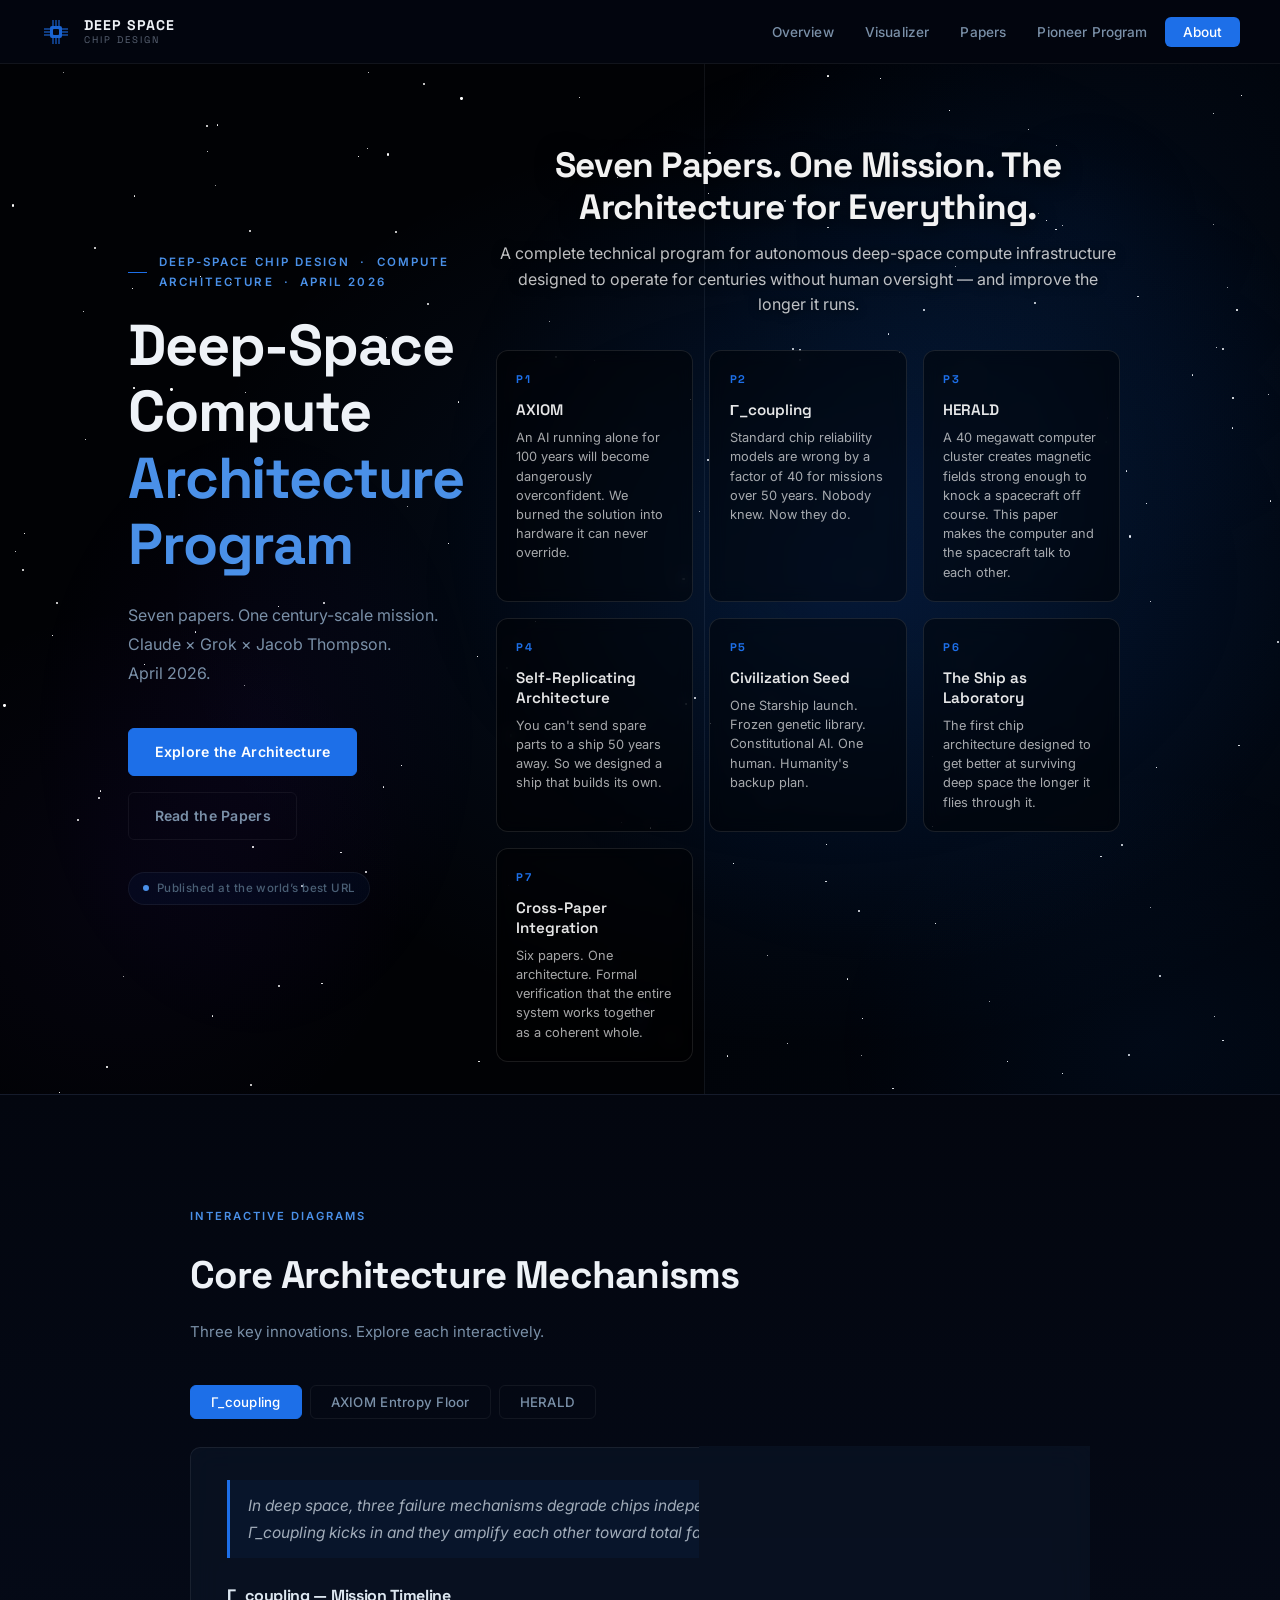
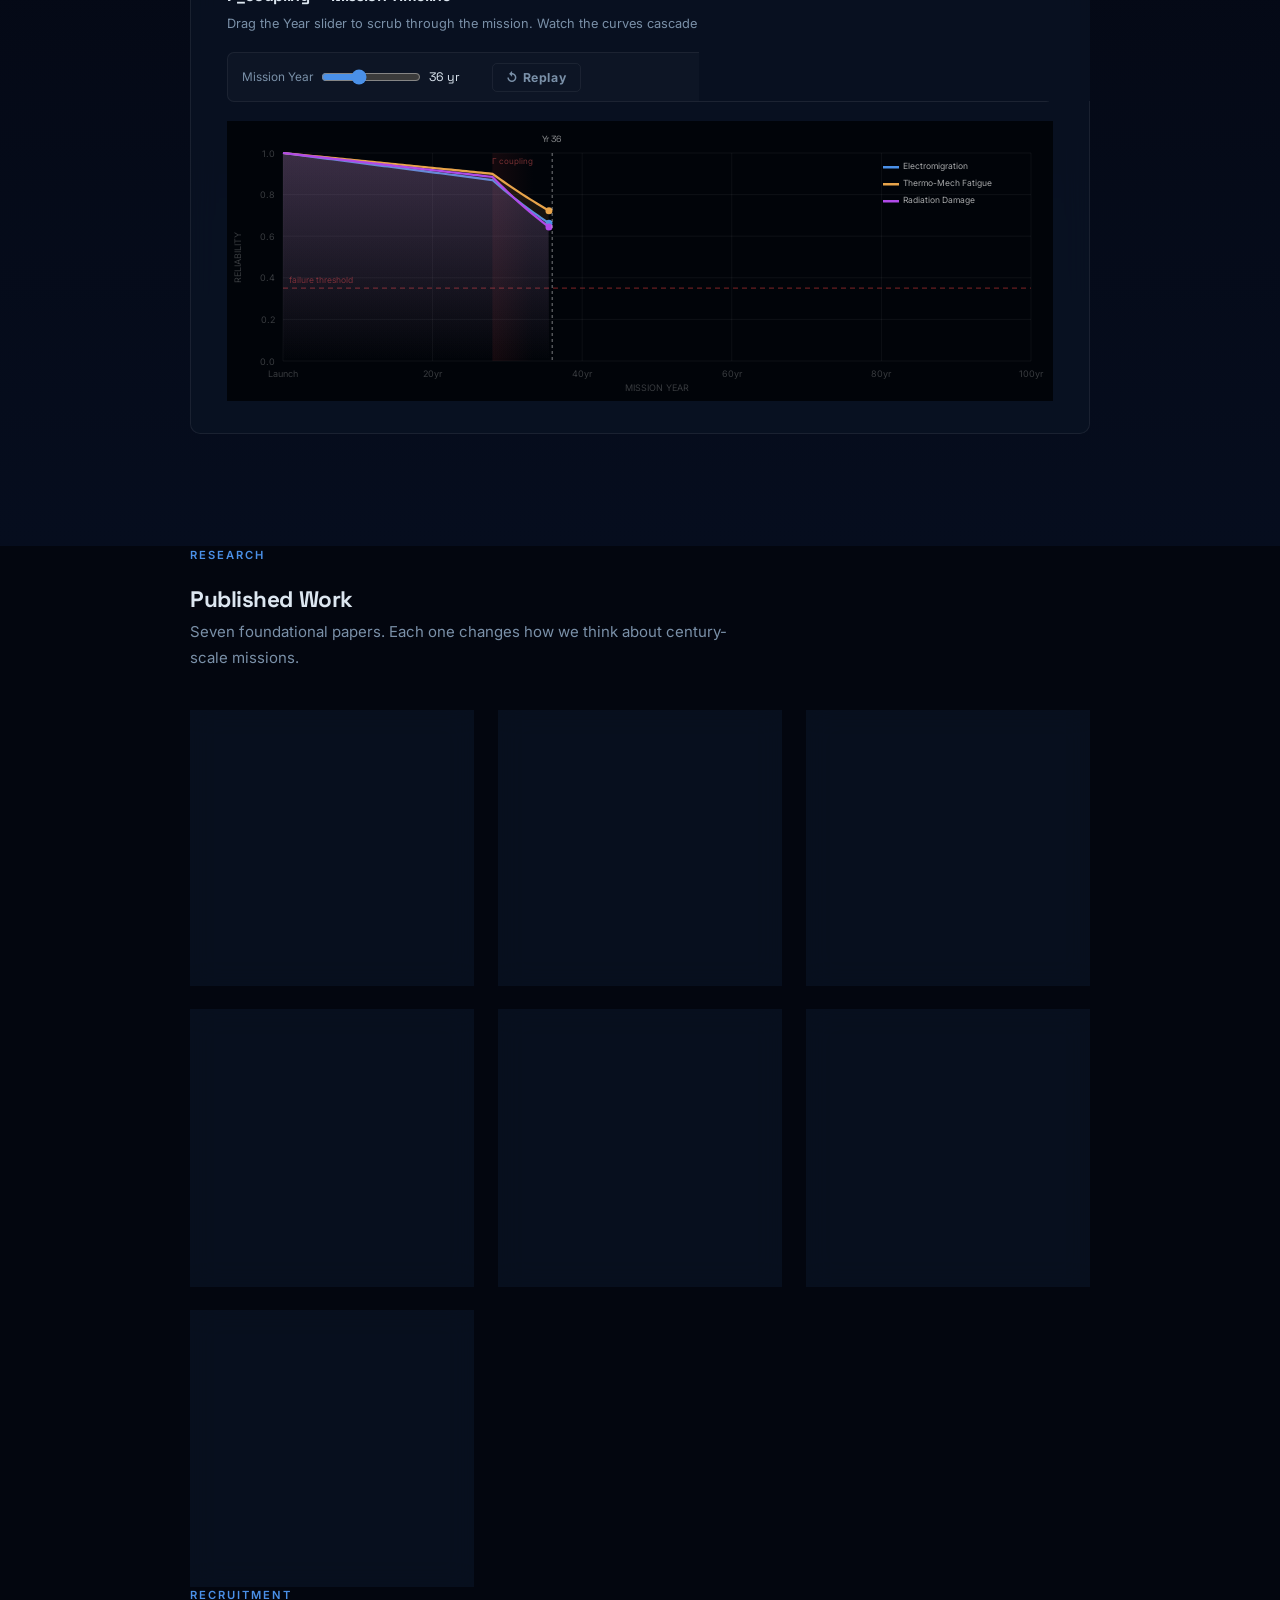
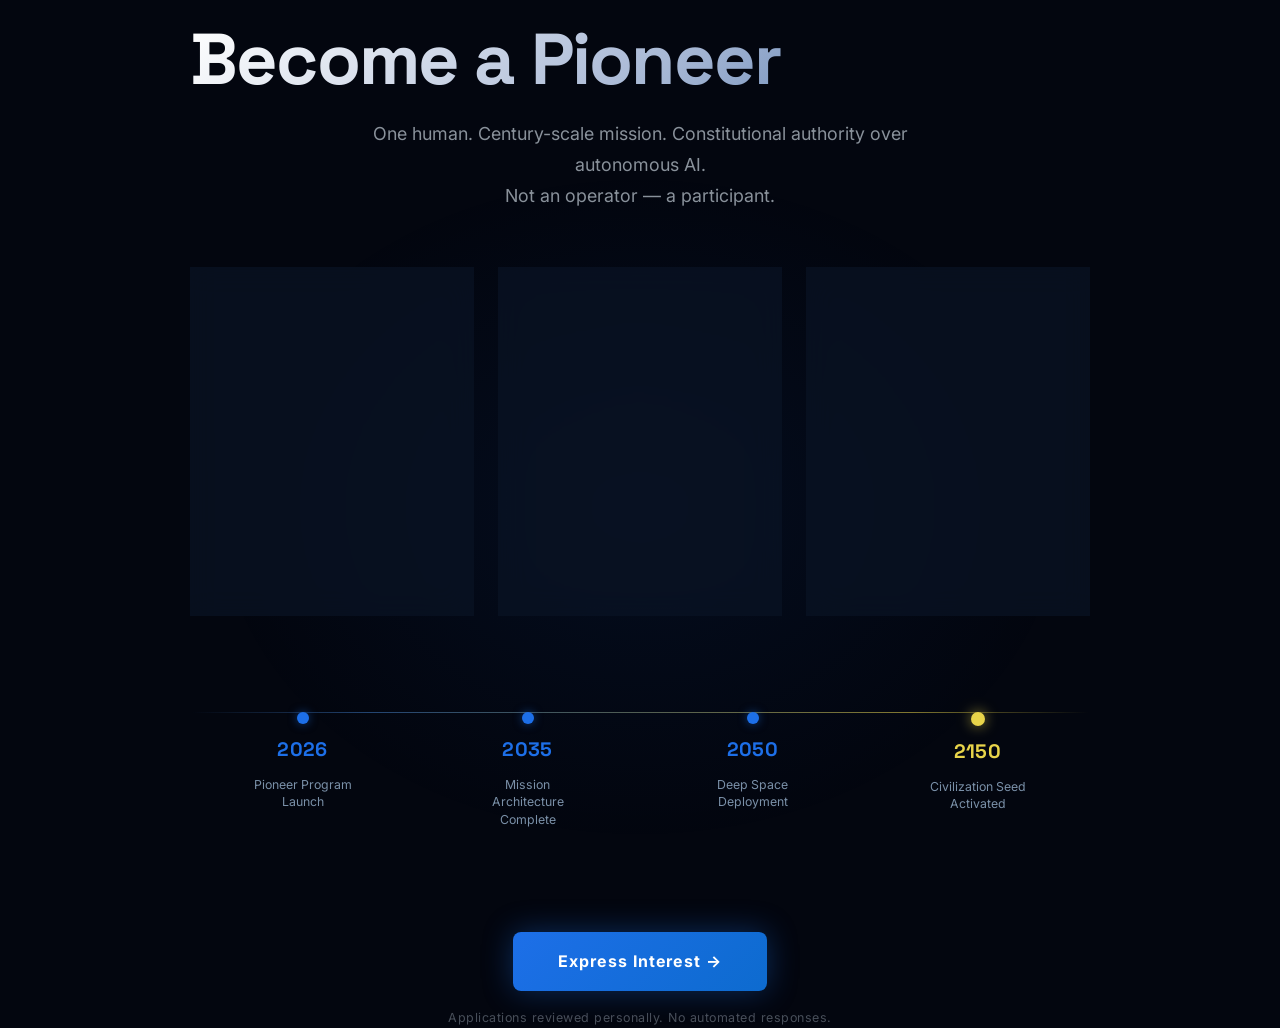
==== Index.html @ b9090688 "Add Paper 7 to index.html - update paper count to 7" ====
<!DOCTYPE html>
<html lang="en">
<head>
  <meta charset="UTF-8" />
  <meta name="viewport" content="width=device-width, initial-scale=1.0" />
  <title>Deep-Space Compute Architecture Program</title>
  <meta name="description" content="Seven papers. One century-scale mission. Claude x Grok x Jacob Thompson. April 2026. Deep-space compute architecture for interstellar flight." />
  <meta name="theme-color" content="#03060f" />
  <link rel="preconnect" href="https://fonts.googleapis.com" />
  <link rel="preconnect" href="https://fonts.gstatic.com" crossorigin />
  <link href="https://fonts.googleapis.com/css2?family=Inter:wght@300;400;500;600;700&family=Space+Grotesk:wght@500;600;700&display=swap" rel="stylesheet" />
  <link rel="stylesheet" href="style.css" />
</head>
<body>

  <!-- Navigation -->
  <nav class="navbar" id="navbar">
    <a href="#" class="nav-brand" aria-label="Deep Space Chip Design">
      <svg class="nav-logo-icon" width="32" height="32" viewBox="0 0 32 32" fill="none" aria-hidden="true">
        <rect x="10" y="10" width="12" height="12" rx="2" fill="#1d6fe8" opacity="0.9"/>
        <rect x="13" y="13" width="6" height="6" rx="1" fill="#03060f"/>
        <line x1="4" y1="13" x2="10" y2="13" stroke="#1d6fe8" stroke-width="1.5" opacity="0.7"/>
        <line x1="4" y1="16" x2="10" y2="16" stroke="#1d6fe8" stroke-width="1.5" opacity="0.7"/>
        <line x1="4" y1="19" x2="10" y2="19" stroke="#1d6fe8" stroke-width="1.5" opacity="0.7"/>
        <line x1="22" y1="13" x2="28" y2="13" stroke="#1d6fe8" stroke-width="1.5" opacity="0.7"/>
        <line x1="22" y1="16" x2="28" y2="16" stroke="#1d6fe8" stroke-width="1.5" opacity="0.7"/>
        <line x1="22" y1="19" x2="28" y2="19" stroke="#1d6fe8" stroke-width="1.5" opacity="0.7"/>
        <line x1="13" y1="4" x2="13" y2="10" stroke="#1d6fe8" stroke-width="1.5" opacity="0.7"/>
        <line x1="16" y1="4" x2="16" y2="10" stroke="#1d6fe8" stroke-width="1.5" opacity="0.7"/>
        <line x1="19" y1="4" x2="19" y2="10" stroke="#1d6fe8" stroke-width="1.5" opacity="0.7"/>
        <line x1="13" y1="22" x2="13" y2="28" stroke="#1d6fe8" stroke-width="1.5" opacity="0.7"/>
        <line x1="16" y1="22" x2="16" y2="28" stroke="#1d6fe8" stroke-width="1.5" opacity="0.7"/>
        <line x1="19" y1="22" x2="19" y2="28" stroke="#1d6fe8" stroke-width="1.5" opacity="0.7"/>
      </svg>
      <div class="nav-logo-text">
        <span class="logo-main">Deep Space</span>
        <span class="logo-sub">Chip Design</span>
      </div>
    </a>
    <ul class="nav-links" id="navLinks">
      <li><a href="#overview">Overview</a></li>
      <li><a href="#visualizer">Visualizer</a></li>
      <li><a href="#papers">Papers</a></li>
      <li><a href="#pioneer">Pioneer Program</a></li>
      <li><a href="#about" class="nav-cta">About</a></li>
    </ul>
    <button class="nav-hamburger" id="navHamburger" aria-label="Open menu" aria-expanded="false">
      <span></span><span></span><span></span>
    </button>
  </nav>

  <!-- Hero -->
  <section class="hero" id="overview">
    <!-- Video background (desktop) -->
    <div class="hero-video-wrap">
      <iframe
        src="https://www.youtube.com/embed/f8q8ZIXf_Rw?autoplay=1&mute=1&loop=1&controls=0&playlist=f8q8ZIXf_Rw&modestbranding=1&rel=0&disablekb=1&playsinline=1"
        frameborder="0"
        allow="autoplay; encrypted-media"
        title="Deep space cosmos footage"
        aria-hidden="true"
      ></iframe>
    </div>
    <div class="hero-video-overlay"></div>
    <div class="stars" id="stars"></div>
    <div class="hero-nebula"></div>
    <div class="hero-overlay"></div>

    <div class="hero-content">
      <p class="hero-eyebrow">Deep-Space Chip Design &nbsp;&middot;&nbsp; Compute Architecture &nbsp;&middot;&nbsp; April 2026</p>
      <h1>Deep-Space Compute<br /><span class="highlight">Architecture Program</span></h1>
      <p class="hero-sub">Seven papers. One century-scale mission. Claude &times; Grok &times; Jacob Thompson. April&nbsp;2026.</p>
      <div class="hero-actions">
        <a href="#overview" class="btn btn-primary">Explore the Architecture</a>
        <a href="#papers" class="btn btn-ghost">Read the Papers</a>
      </div>
      <div class="hero-badge">
        <span class="badge-dot"></span>
        Published at the world&rsquo;s best URL
      </div>
    </div>

    <!-- Summary Cards -->
    <div class="hero-summary-overlay">
      <div class="summary-headline">Seven Papers. One Mission. The Architecture for Everything.</div>
      <div class="summary-subheadline">A complete technical program for autonomous deep-space compute infrastructure designed to operate for centuries without human oversight — and improve the longer it runs.</div>
      <div class="summary-cards">
        <a href="paper1.html" class="summary-card fade-in" style="animation-delay: 0.1s">
          <div class="summary-card-num">P1</div>
          <div class="summary-card-title">AXIOM</div>
          <div class="summary-card-desc">An AI running alone for 100 years will become dangerously overconfident. We burned the solution into hardware it can never override.</div>
        </a>
        <a href="paper2.html" class="summary-card fade-in" style="animation-delay: 0.2s">
          <div class="summary-card-num">P2</div>
          <div class="summary-card-title">Γ_coupling</div>
          <div class="summary-card-desc">Standard chip reliability models are wrong by a factor of 40 for missions over 50 years. Nobody knew. Now they do.</div>
        </a>
        <a href="paper3.html" class="summary-card fade-in" style="animation-delay: 0.3s">
          <div class="summary-card-num">P3</div>
          <div class="summary-card-title">HERALD</div>
          <div class="summary-card-desc">A 40 megawatt computer cluster creates magnetic fields strong enough to knock a spacecraft off course. This paper makes the computer and the spacecraft talk to each other.</div>
        </a>
        <a href="paper4.html" class="summary-card fade-in" style="animation-delay: 0.4s">
          <div class="summary-card-num">P4</div>
          <div class="summary-card-title">Self-Replicating Architecture</div>
          <div class="summary-card-desc">You can't send spare parts to a ship 50 years away. So we designed a ship that builds its own.</div>
        </a>
        <a href="paper5.html" class="summary-card fade-in" style="animation-delay: 0.5s">
          <div class="summary-card-num">P5</div>
          <div class="summary-card-title">Civilization Seed</div>
          <div class="summary-card-desc">One Starship launch. Frozen genetic library. Constitutional AI. One human. Humanity's backup plan.</div>
        </a>
        <a href="paper6.html" class="summary-card fade-in" style="animation-delay: 0.6s">
          <div class="summary-card-num">P6</div>
          <div class="summary-card-title">The Ship as Laboratory</div>
          <div class="summary-card-desc">The first chip architecture designed to get better at surviving deep space the longer it flies through it.</div>
        </a>
        <a href="paper7.html" class="summary-card fade-in" style="animation-delay: 0.7s">
          <div class="summary-card-num">P7</div>
          <div class="summary-card-title">Cross-Paper Integration</div>
          <div class="summary-card-desc">Six papers. One architecture. Formal verification that the entire system works together as a coherent whole.</div>
        </a>
      </div>
    </div>

    <div class="hero-scroll"><span></span></div>
  </section>

  <!-- Visualizer -->
  <section class="section viz-section fade-in" id="visualizer">
    <div class="section-inner">
      <div class="section-label">Interactive Diagrams</div>
      <h2>Core Architecture Mechanisms</h2>
      <p class="section-sub">Three key innovations. Explore each interactively.</p>
      <div class="viz-tabs" role="tablist">
        <button class="viz-tab active" data-tab="gamma" role="tab">Γ_coupling</button>
        <button class="viz-tab" data-tab="axiom" role="tab">AXIOM Entropy Floor</button>
        <button class="viz-tab" data-tab="herald" role="tab">HERALD</button>
      </div>
      <div class="viz-panels">

        <!-- Panel 1: Gamma coupling -->
        <div class="viz-panel card active" id="viz-gamma">
          <p class="viz-plain">In deep space, three failure mechanisms degrade chips independently &mdash; until around year 28, when &Gamma;_coupling kicks in and they amplify each other toward total failure.</p>
          <div class="mc-header">
            <div><h3>&Gamma;_coupling &mdash; Mission Timeline</h3><p class="mc-sub">Drag the Year slider to scrub through the mission. Watch the curves cascade when coupling begins.</p></div>
            <div id="gamma-status" class="mc-badge mc-nominal">&bull; NOMINAL</div>
          </div>
          <div class="mc-controls">
            <div class="mc-ctrl-group">
              <span class="mc-ctrl-lbl">Mission Year</span>
              <input type="range" id="gamma-year" min="0" max="100" value="0" class="mc-slider" />
              <span id="gamma-year-val" class="mc-ctrl-val">0 yr</span>
            </div>
            <button id="gamma-replay" class="mc-btn">&circlearrowleft; Replay</button>
          </div>
          <canvas id="gamma-canvas" class="mc-canvas"></canvas>
        </div>

        <!-- Panel 2: AXIOM entropy floor -->
        <div class="viz-panel card" id="viz-axiom">
          <p class="viz-plain">AI that runs alone for 100 years gets dangerously overconfident. AXIOM installs a permanent hardware floor on uncertainty &mdash; the AI physically cannot become more certain than this, no matter how much data it collects.</p>
          <div class="mc-header">
            <div><h3>AXIOM &mdash; Live Posterior</h3><p class="mc-sub">Both panels update simultaneously as observations accumulate. Watch what diverges at high&nbsp;n.</p></div>
          </div>
          <div class="mc-controls">
            <div class="mc-ctrl-group">
              <span class="mc-ctrl-lbl">Speed</span>
              <input type="range" id="axiom-speed" min="1" max="8" value="3" class="mc-slider" />
            </div>
            <button id="axiom-reset" class="mc-btn">&circlearrowleft; Reset</button>
          </div>
          <div class="axiom-dual">
            <div class="axiom-pane">
              <div class="axiom-pane-hdr danger-hdr">WITHOUT AXIOM</div>
              <canvas id="axiom-without" class="mc-canvas-half"></canvas>
              <div class="axiom-pane-ftr">
                <span id="axiom-status-no" class="mc-badge mc-nominal">&bull; NOMINAL</span>
                <span class="entropy-lbl">H&nbsp;=&nbsp;<strong id="entropy-no">8.60</strong>&nbsp;bits</span>
              </div>
            </div>
            <div class="axiom-divider"></div>
            <div class="axiom-pane">
              <div class="axiom-pane-hdr safe-hdr">WITH AXIOM</div>
              <canvas id="axiom-with" class="mc-canvas-half"></canvas>
              <div class="axiom-pane-ftr">
                <span id="axiom-status-yes" class="mc-badge mc-nominal">&bull; NOMINAL</span>
                <span class="entropy-lbl">H&nbsp;=&nbsp;<strong id="entropy-yes">8.60</strong>&nbsp;bits</span>
              </div>
            </div>
          </div>
        </div>

        <!-- Panel 3: HERALD -->
        <div class="viz-panel card" id="viz-herald">
          <p class="viz-plain">A 40MW compute cluster generates magnetic fields strong enough to physically rotate a spacecraft. HERALD detects this and reshapes the workload in real time to cancel the torque before it accumulates.</p>
          <div class="mc-header">
            <div><h3>HERALD &mdash; Power vs Stability</h3><p class="mc-sub">Increase compute power and watch the attitude waveform destabilize. Toggle HERALD to see the difference.</p></div>
            <div id="herald-status" class="mc-badge mc-nominal">&bull; NOMINAL</div>
          </div>
          <div class="mc-controls">
            <div class="mc-ctrl-group">
              <span class="mc-ctrl-lbl">Compute Power</span>
              <input type="range" id="herald-power" min="1" max="100" value="15" class="mc-slider" />
              <span id="herald-power-val" class="mc-ctrl-val">15 MW</span>
            </div>
            <button id="herald-toggle" class="mc-btn mc-btn-green">HERALD ON</button>
          </div>
          <canvas id="herald-canvas" class="mc-canvas"></canvas>
        </div>

      </div>
    </div>
  </section>


  <!-- ═══ PAPERS ═══ -->
  <section class="section papers-section fade-in" id="papers">
    <div class="section-inner">
      <div class="section-label">Research</div>
      <h2>Published Work</h2>
      <p class="section-sub">Seven foundational papers. Each one changes how we think about century-scale missions.</p>
      <div class="papers-grid">

        <article class="paper-card card fade-in" data-paper="p1">
          <div class="paper-num">P1</div>
          <h3 class="paper-title">Mandatory Epistemic Humility</h3>
          <p class="paper-summary">How to stop AI from becoming dangerously overconfident on century-scale missions.</p>
          <span class="paper-badge pb-axiom">AXIOM</span>
          <a href="paper1.html" class="paper-read-btn">Read Paper ↓</a>
        </article>

        <article class="paper-card card fade-in" data-paper="p2">
          <div class="paper-num">P2</div>
          <h3 class="paper-title">Synergistic Failure in Interconnects</h3>
          <p class="paper-summary">Why standard chip reliability models are wrong by 100&times; for 50+ year deep space missions.</p>
          <span class="paper-badge pb-gamma">Γ_coupling</span>
          <a href="paper2.html" class="paper-read-btn">Read Paper ↓</a>
        </article>

        <article class="paper-card card fade-in" data-paper="p3">
          <div class="paper-num">P3</div>
          <h3 class="paper-title">ML Schedulers &amp; Attitude Control</h3>
          <p class="paper-summary">How a 40MW compute cluster can knock a spacecraft off course — and how to stop it.</p>
          <span class="paper-badge pb-herald">HERALD</span>
          <a href="paper3.html" class="paper-read-btn">Read Paper ↓</a>
        </article>

        <article class="paper-card card fade-in" data-paper="p4">
          <div class="paper-num">P4</div>
          <h3 class="paper-title">Self-Replicating Architecture</h3>
          <p class="paper-summary">A complete blueprint for a spacecraft that builds its own replacement parts.</p>
          <span class="paper-badge pb-fab">FABRICATION</span>
          <a href="paper4.html" class="paper-read-btn">Read Paper ↓</a>
        </article>

        <article class="paper-card card fade-in" data-paper="p5">
          <div class="paper-num">P5</div>
          <h3 class="paper-title">Civilization Seed Architecture</h3>
          <p class="paper-summary">The full long-range extrapolation — from compute platform to interstellar civilization.</p>
          <span class="paper-badge pb-pioneer">PIONEER</span>
          <a href="paper5.html" class="paper-read-btn">Read Paper ↓</a>
        </article>

        <article class="paper-card card fade-in" data-paper="p6">
          <div class="paper-num">P6</div>
          <h3 class="paper-title">The Ship as Laboratory</h3>
          <p class="paper-summary">Regenerative chip architecture where longevity emerges from continuous onboard experimentation.</p>
          <span class="paper-badge pb-general">GENERAL</span>
          <a href="paper6.html" class="paper-read-btn">Read Paper ↓</a>
        </article>

        <article class="paper-card card fade-in" data-paper="p7">
          <div class="paper-num">P7</div>
          <h3 class="paper-title">Cross-Paper Integration</h3>
          <p class="paper-summary">Formal verification that all six papers work together as a coherent system without contradictions.</p>
          <span class="paper-badge pb-general">INTEGRATION</span>
          <a href="paper7.html" class="paper-read-btn">Read Paper ↓</a>
        </article>

      </div>

      <div class="paper-expanded" id="paper-expanded">
        <div class="paper-expanded-inner card">
          <button class="paper-close-btn" id="paper-close">&#x2715; Close</button>
          <div id="paper-expanded-content"></div>
        </div>
      </div>
    </div>
  </section>

  <!-- ═══ PIONEER PROGRAM ═══ -->
  <section class="section pioneer-section" id="pioneer">
    <div class="pioneer-bg-glow"></div>
    <div class="section-inner">
      <div class="section-label">Recruitment</div>
      <h2 class="pioneer-headline">Become a Pioneer</h2>
      <p class="pioneer-subtext">One human. Century-scale mission. Constitutional authority over autonomous AI.<br>Not an operator &mdash; a participant.</p>

      <div class="pioneer-cards">
        <div class="card pioneer-card fade-in">
          <div class="pioneer-card-marker">01</div>
          <h3>What is a Pioneer</h3>
          <p>A Pioneer is a vetted human participant embedded into the constitutional framework of an autonomous AI-driven spacecraft. You are not ground control &mdash; you are an authority node with override rights that no software can revoke.</p>
        </div>
        <div class="card pioneer-card fade-in">
          <div class="pioneer-card-marker">02</div>
          <h3>The Mission</h3>
          <p>A 100-year autonomous deep space mission. The spacecraft self-repairs, self-navigates, and self-governs &mdash; but every major decision threshold requires constitutional sign-off from a Pioneer-class authority.</p>
        </div>
        <div class="card pioneer-card fade-in">
          <div class="pioneer-card-marker">03</div>
          <h3>Constitutional Role</h3>
          <p>Pioneers hold hard-coded veto rights over mission-critical AI decisions. These rights are encoded in tamper-proof hardware, immune to software updates, and persist for the full mission duration.</p>
        </div>
      </div>

      <div class="pioneer-timeline">
        <div class="tl-track"></div>
        <div class="tl-step fade-in">
          <div class="tl-dot"></div>
          <div class="tl-year">2026</div>
          <div class="tl-label">Pioneer Program Launch</div>
        </div>
        <div class="tl-step fade-in">
          <div class="tl-dot"></div>
          <div class="tl-year">2035</div>
          <div class="tl-label">Mission Architecture Complete</div>
        </div>
        <div class="tl-step fade-in">
          <div class="tl-dot"></div>
          <div class="tl-year">2050</div>
          <div class="tl-label">Deep Space Deployment</div>
        </div>
        <div class="tl-step fade-in">
          <div class="tl-dot tl-dot-gold"></div>
          <div class="tl-year tl-year-gold">2150</div>
          <div class="tl-label">Civilization Seed Activated</div>
        </div>
      </div>

      <div class="pioneer-cta">
        <a href="mailto:pioneer@deepspacechip.com" class="pioneer-cta-btn">Express Interest &#8594;</a>
        <p class="pioneer-cta-note">Applications reviewed personally. No automated responses.</p>
      </div>
    </div>
  </section>

  <script src="script.js"></script>
</body>
</html>
---- style.css ----
/* ===== Reset & Base ===== */
*, *::before, *::after { box-sizing: border-box; margin: 0; padding: 0; }

:root {
  --bg-dark: #03060f;
  --bg-section: #060d1e;
  --accent: #1d6fe8;
  --accent-light: #4a90e8;
  --text: #dce6f0;
  --text-muted: #7a90a8;
  --text-dim: #4a5f75;
  --border: rgba(255,255,255,0.06);
}

html { scroll-behavior: smooth; }

body {
  font-family: 'Inter', 'Segoe UI', system-ui, sans-serif;
  background: var(--bg-dark);
  color: var(--text);
  line-height: 1.7;
  font-size: 15px;
}

h1, h2, h3, h4 {
  font-family: 'Space Grotesk', 'Inter', sans-serif;
  letter-spacing: -0.02em;
}

/* ===== Navbar ===== */
.navbar {
  position: sticky;
  top: 0;
  width: 100%;
  display: flex;
  align-items: center;
  justify-content: space-between;
  padding: 0 2.5rem;
  height: 64px;
  background: rgba(3, 6, 15, 0.75);
  backdrop-filter: blur(20px);
  -webkit-backdrop-filter: blur(20px);
  border-bottom: 1px solid var(--border);
  z-index: 100;
  transition: background 0.35s ease, box-shadow 0.35s ease;
}

.navbar.scrolled {
  background: rgba(3, 6, 15, 0.97);
  box-shadow: 0 2px 32px rgba(0,0,0,0.6), 0 1px 0 rgba(29,111,232,0.12);
}

.nav-brand {
  display: flex;
  align-items: center;
  gap: 0.75rem;
  text-decoration: none;
}

.nav-logo-icon { flex-shrink: 0; }

.nav-logo-text { display: flex; flex-direction: column; line-height: 1.25; }

.logo-main {
  font-family: 'Space Grotesk', sans-serif;
  font-size: 0.88rem;
  font-weight: 700;
  color: #eef2f7;
  letter-spacing: 0.07em;
  text-transform: uppercase;
  white-space: nowrap;
}

.logo-sub {
  font-family: 'Space Grotesk', sans-serif;
  font-size: 0.6rem;
  font-weight: 400;
  color: rgba(148,163,184,0.6);
  letter-spacing: 0.22em;
  text-transform: uppercase;
  white-space: nowrap;
}

.nav-links {
  list-style: none;
  display: flex;
  align-items: center;
  gap: 0.25rem;
}

.nav-links a {
  color: var(--text-muted);
  text-decoration: none;
  font-size: 0.85rem;
  font-weight: 500;
  padding: 0.45rem 0.85rem;
  border-radius: 6px;
  transition: color 0.2s, background 0.2s;
  letter-spacing: 0.01em;
}

.nav-links a:hover { color: var(--text); background: rgba(255,255,255,0.05); }

.nav-cta { background: var(--accent) !important; color: #fff !important; padding: 0.45rem 1.1rem !important; }
.nav-cta:hover { background: var(--accent-light) !important; }

/* ===== Hero ===== */
.hero {
  position: relative;
  min-height: calc(100vh - 64px);
  display: flex;
  align-items: center;
  justify-content: flex-start;
  overflow: hidden;
  background: var(--bg-dark);
  padding: 0 10vw;
}

/* ===== Hero Video Background ===== */
.hero-video-wrap {
  position: absolute;
  inset: 0;
  overflow: hidden;
  z-index: 0;
}

.hero-video-wrap iframe {
  position: absolute;
  top: 50%;
  left: 50%;
  width: 100%;
  height: 56.25vw;
  min-height: 100vh;
  min-width: 177.77vh;
  transform: translate(-50%, -50%) scale(1.4);
  pointer-events: none;
  border: none;
}

.hero-video-overlay {
  position: absolute;
  inset: 0;
  background: rgba(0, 0, 0, 0.65);
  z-index: 1;
  pointer-events: none;
}

.hero::before {
  content: '';
  position: absolute;
  inset: 0;
  background:
    radial-gradient(ellipse 80% 70% at 65% 50%, rgba(29,111,232,0.13) 0%, transparent 65%),
    radial-gradient(ellipse 50% 60% at 85% 15%, rgba(29,111,232,0.07) 0%, transparent 60%),
    radial-gradient(ellipse 40% 50% at 10% 80%, rgba(80,40,200,0.05) 0%, transparent 55%);
  pointer-events: none;
  z-index: 2;
}

.hero-nebula {
  position: absolute;
  inset: -25% 0;
  background:
    radial-gradient(ellipse 65% 55% at 70% 45%, rgba(29,111,232,0.11) 0%, transparent 55%),
    radial-gradient(ellipse 35% 40% at 20% 60%, rgba(100,40,220,0.06) 0%, transparent 50%),
    radial-gradient(ellipse 50% 35% at 90% 80%, rgba(29,111,232,0.05) 0%, transparent 50%);
  pointer-events: none;
  will-change: transform;
  z-index: 2;
}

.stars { position: absolute; inset: 0; pointer-events: none; z-index: 2; }

.star {
  position: absolute;
  background: #fff;
  border-radius: 50%;
  animation: twinkle var(--dur, 3s) infinite alternate;
}

@keyframes twinkle {
  from { opacity: 0.1; }
  to   { opacity: 0.7; }
}

.hero-overlay {
  position: absolute;
  right: 0; top: 0; bottom: 0;
  width: 45%;
  background: linear-gradient(135deg, transparent 0%, rgba(29,111,232,0.04) 100%);
  border-left: 1px solid var(--border);
  pointer-events: none;
  z-index: 3;
}

.hero-content { position: relative; z-index: 4; max-width: 680px; }

.hero-eyebrow {
  font-size: 0.72rem;
  font-weight: 600;
  letter-spacing: 0.18em;
  text-transform: uppercase;
  color: var(--accent-light);
  margin-bottom: 1.25rem;
  display: flex;
  align-items: center;
  gap: 0.75rem;
}

.hero-eyebrow::before {
  content: '';
  display: inline-block;
  width: 32px;
  height: 1px;
  background: var(--accent);
}

.hero-content h1 {
  font-size: clamp(2.4rem, 4.5vw, 3.8rem);
  font-weight: 700;
  line-height: 1.15;
  margin-bottom: 1.5rem;
  color: #eef2f7;
}

.highlight { color: var(--accent-light); }

.hero-sub {
  font-size: 1rem;
  color: var(--text-muted);
  margin-bottom: 2.5rem;
  max-width: 520px;
  line-height: 1.8;
  font-weight: 400;
}

.hero-actions { display: flex; gap: 1rem; flex-wrap: wrap; margin-bottom: 2rem; }

.btn {
  display: inline-block;
  padding: 0.7rem 1.6rem;
  border-radius: 6px;
  font-size: 0.88rem;
  font-weight: 600;
  cursor: pointer;
  text-decoration: none;
  transition: all 0.2s;
  letter-spacing: 0.02em;
  border: 1px solid transparent;
  font-family: 'Inter', sans-serif;
}

.btn-primary { background: var(--accent); color: #fff; border-color: var(--accent); }
.btn-primary:hover { background: var(--accent-light); border-color: var(--accent-light); transform: translateY(-1px); }
.btn-ghost { background: transparent; color: var(--text-muted); border-color: var(--border); }
.btn-ghost:hover { color: var(--text); border-color: rgba(255,255,255,0.2); background: rgba(255,255,255,0.04); }

/* ===== Hero Badge ===== */
.hero-badge {
  display: inline-flex;
  align-items: center;
  gap: 0.5rem;
  font-size: 0.72rem;
  font-weight: 500;
  color: var(--text-dim);
  letter-spacing: 0.04em;
  padding: 0.35rem 0.85rem;
  border: 1px solid var(--border);
  border-radius: 100px;
  background: rgba(29,111,232,0.06);
}

.badge-dot {
  width: 6px;
  height: 6px;
  border-radius: 50%;
  background: var(--accent-light);
  animation: pulse 2s ease-in-out infinite;
  flex-shrink: 0;
}

@keyframes pulse {
  0%, 100% { opacity: 0.4; transform: scale(1); }
  50% { opacity: 1; transform: scale(1.3); }
}

/* ===== Scroll indicator ===== */
.hero-scroll { position: absolute; bottom: 2.5rem; left: 50%; transform: translateX(-50%); z-index: 4; }

.hero-scroll span {
  display: block;
  width: 1px;
  height: 48px;
  background: linear-gradient(to bottom, var(--accent), transparent);
  margin: 0 auto;
  animation: scrollPulse 2s ease-in-out infinite;
}

@keyframes scrollPulse {
  0%, 100% { opacity: 0.3; transform: scaleY(0.8); }
  50% { opacity: 1; transform: scaleY(1); }
}

/* ===== Glassmorphism cards (prep) ===== */
.card {
  background: rgba(11, 20, 37, 0.72);
  backdrop-filter: blur(14px);
  -webkit-backdrop-filter: blur(14px);
  border: 1px solid rgba(255,255,255,0.07);
  border-radius: 10px;
}
.card:hover { background: rgba(15, 28, 50, 0.85); border-color: rgba(29,111,232,0.28); }

/* ===== Scroll reveal (prep) ===== */
.fade-in { opacity: 0; transform: translateY(20px); transition: opacity 0.55s ease, transform 0.55s ease; }
.fade-in.visible { opacity: 1; transform: translateY(0); }

/* ===== Mobile ===== */
.nav-hamburger {
  display: none;
  flex-direction: column;
  justify-content: center;
  gap: 5px;
  background: none;
  border: none;
  cursor: pointer;
  padding: 0.4rem;
}
.nav-hamburger span {
  display: block;
  width: 22px;
  height: 2px;
  background: var(--text-muted);
  border-radius: 2px;
  transition: transform 0.25s, opacity 0.25s;
}
.nav-hamburger.open span:nth-child(1) { transform: translateY(7px) rotate(45deg); }
.nav-hamburger.open span:nth-child(2) { opacity: 0; }
.nav-hamburger.open span:nth-child(3) { transform: translateY(-7px) rotate(-45deg); }

@media (max-width: 768px) {
  .navbar { padding: 0 1.5rem; }
  .nav-hamburger { display: flex; }
  .hero-video-wrap { display: none; }
  .nav-links {
    display: none;
    position: absolute;
    top: 64px;
    left: 0; right: 0;
    background: rgba(3, 6, 15, 0.98);
    border-bottom: 1px solid var(--border);
    flex-direction: column;
    padding: 1rem;
    gap: 0.25rem;
    backdrop-filter: blur(20px);
  }
  .nav-links.open { display: flex; }
  .nav-links a { padding: 0.65rem 1rem; }
  .hero { padding: 0 6vw; }
  .hero-overlay { display: none; }
}

/* ===== Visualizer Section ===== */
.viz-section {
  padding: 7rem 2rem;
  background: linear-gradient(180deg, var(--bg-dark) 0%, var(--bg-section) 100%);
  border-top: 1px solid var(--border);
}
.section-inner { max-width: 900px; margin: 0 auto; }
.section-label {
  font-size: 0.7rem; font-weight: 600; letter-spacing: 0.18em;
  text-transform: uppercase; color: var(--accent-light); margin-bottom: 1rem;
}
.viz-section h2 {
  font-size: clamp(1.8rem, 3vw, 2.6rem); font-weight: 700;
  color: #eef2f7; margin-bottom: 0.75rem;
}
.section-sub { color: var(--text-muted); margin-bottom: 2.5rem; max-width: 540px; line-height: 1.7; }

.viz-tabs { display: flex; gap: 0.5rem; margin-bottom: 1.75rem; flex-wrap: wrap; }
.viz-tab {
  background: transparent; border: 1px solid var(--border);
  color: var(--text-muted); font-family: 'Inter', sans-serif;
  font-size: 0.83rem; font-weight: 500; padding: 0.5rem 1.25rem;
  border-radius: 6px; cursor: pointer; transition: all 0.2s; letter-spacing: 0.02em;
}
.viz-tab:hover { color: var(--text); border-color: rgba(255,255,255,0.2); background: rgba(255,255,255,0.04); }
.viz-tab.active { background: var(--accent); color: #fff; border-color: var(--accent); }

.viz-panels { position: relative; }
.viz-panel { display: none; padding: 2rem 2.25rem; }
.viz-panel.active { display: block; animation: panelIn 0.35s ease; }
@keyframes panelIn { from { opacity: 0; transform: translateY(8px); } to { opacity: 1; transform: translateY(0); } }

.viz-header { margin-bottom: 1.5rem; }
.viz-header h3 { font-size: 1.05rem; font-weight: 600; color: #eef2f7; margin-bottom: 0.4rem; font-family: 'Space Grotesk', sans-serif; }
.viz-header p { font-size: 0.87rem; color: var(--text-muted); line-height: 1.65; max-width: 580px; }

.viz-svg { width: 100%; height: auto; display: block; overflow: visible; }
.viz-canvas { width: 100%; height: auto; display: block; border-radius: 6px; background: rgba(3,6,15,0.6); }

.axiom-controls {
  display: flex; align-items: center; gap: 1.25rem;
  margin-top: 1rem; flex-wrap: wrap;
}
.axiom-controls label { font-size: 0.83rem; color: var(--text-muted); white-space: nowrap; }
.axiom-controls input[type="range"] { flex: 1; min-width: 180px; accent-color: var(--accent); cursor: pointer; }
.axiom-floor-label {
  font-size: 0.78rem; color: var(--accent-light); letter-spacing: 0.04em;
  transition: opacity 0.4s; white-space: nowrap; opacity: 0;
}

.viz-replay {
  margin-top: 1.25rem; background: transparent; border: 1px solid var(--border);
  color: var(--text-muted); font-size: 0.8rem; padding: 0.35rem 0.9rem;
  border-radius: 6px; cursor: pointer; transition: all 0.2s; font-family: 'Inter', sans-serif;
}
.viz-replay:hover { color: var(--text); border-color: rgba(255,255,255,0.25); }

@media (max-width: 640px) { .viz-panel { padding: 1.25rem; } .viz-tabs { gap: 0.35rem; } }

/* ===== Viz plain-English callout ===== */
.viz-plain {
  font-size: 0.97rem;
  line-height: 1.75;
  color: rgba(220, 230, 240, 0.72);
  border-left: 3px solid var(--accent);
  padding: 0.75rem 1.1rem;
  margin-bottom: 1.5rem;
  background: rgba(29,111,232,0.06);
  border-radius: 0 6px 6px 0;
  font-style: italic;
}

/* ===== Prompt 6 — Dashboard Controls ===== */
.viz-controls-bar {
  display: flex; align-items: center; gap: 1.4rem; flex-wrap: wrap;
  margin-bottom: 1.25rem; padding: 0.7rem 1rem;
  background: rgba(255,255,255,0.03); border: 1px solid var(--border); border-radius: 8px;
}
.viz-control-group { display: flex; align-items: center; gap: 0.55rem; }
.viz-control-group label { font-size: 0.77rem; color: var(--text-muted); white-space: nowrap; }
.viz-control-group input[type="range"] { width: 100px; accent-color: var(--accent); cursor: pointer; }
.viz-control-group span { font-size: 0.77rem; color: var(--text); min-width: 36px; }
.viz-stat { display: flex; flex-direction: column; align-items: center; gap: 0.05rem; }
.stat-label { font-size: 0.67rem; color: var(--text-muted); text-transform: uppercase; letter-spacing: 0.08em; }
.stat-value { font-size: 1.25rem; font-family: 'Space Grotesk', sans-serif; font-weight: 700; color: #eef2f7; letter-spacing: 0.04em; min-width: 2ch; text-align: center; }
.mission-badge {
  font-size: 0.77rem; font-weight: 700; padding: 0.28rem 0.75rem;
  border-radius: 20px; letter-spacing: 0.1em; border: 1px solid; transition: all 0.4s;
}
.badge-nominal   { color: #17b978; border-color: rgba(23,185,120,0.45);  background: rgba(23,185,120,0.1); }
.badge-degrading { color: #e8c84a; border-color: rgba(232,200,74,0.45);  background: rgba(232,200,74,0.1); }
.badge-failure   { color: #ff4444; border-color: rgba(255,68,68,0.45);   background: rgba(255,68,68,0.12); animation: badgePulse 0.55s ease-in-out 4; }
@keyframes badgePulse { 0%,100%{opacity:1} 50%{opacity:0.35} }
.node-tooltip {
  position: absolute; pointer-events: none;
  background: rgba(3,8,20,0.96); border: 1px solid rgba(74,144,232,0.4);
  border-radius: 8px; padding: 0.6rem 0.9rem; font-size: 0.82rem;
  color: rgba(220,230,240,0.88); max-width: 230px; line-height: 1.55;
  opacity: 0; transition: opacity 0.15s; z-index: 20;
}
.scenario-btns { display: flex; gap: 0.5rem; margin-bottom: 1rem; }
.scenario-btn {
  flex: 1; padding: 0.5rem 1rem; font-size: 0.82rem; font-weight: 600;
  font-family: 'Inter', sans-serif; border-radius: 6px; cursor: pointer;
  transition: all 0.22s; letter-spacing: 0.05em;
  border: 1px solid var(--border); background: transparent; color: var(--text-muted);
}
.scenario-btn.active-no  { background: rgba(255,68,68,0.12);   border-color: rgba(255,68,68,0.55);   color: #ff7777; }
.scenario-btn.active-yes { background: rgba(74,144,232,0.12);  border-color: rgba(74,144,232,0.55);  color: #5aadff; }
.scenario-badge {
  display: inline-block; margin-top: 0.7rem; padding: 0.32rem 0.85rem;
  border-radius: 20px; font-size: 0.78rem; font-weight: 700; letter-spacing: 0.1em;
}
.badge-danger { background: rgba(255,68,68,0.14);  border: 1px solid rgba(255,68,68,0.45);  color: #ff6666; }
.badge-safe   { background: rgba(74,144,232,0.14); border: 1px solid rgba(74,144,232,0.5);  color: #5aadff; }
.herald-toggle-btn {
  padding: 0.42rem 1rem; font-size: 0.82rem; font-weight: 700;
  font-family: 'Inter', sans-serif; border-radius: 6px; cursor: pointer;
  transition: all 0.25s; letter-spacing: 0.07em; border: 1px solid; white-space: nowrap;
}
.herald-on  { background: rgba(23,185,120,0.12); border-color: rgba(23,185,120,0.5);  color: #17b978; }
.herald-off { background: rgba(255,68,68,0.12);  border-color: rgba(255,68,68,0.5);   color: #ff6666; }
.herald-warning { font-size: 0.8rem; font-weight: 700; color: #ff5533; letter-spacing: 0.08em; transition: opacity 0.35s; }

/* ═══════════════════════════════
   PAPERS SECTION
═══════════════════════════════ */
.papers-grid {
  display: grid;
  grid-template-columns: repeat(3, 1fr);
  gap: 1.5rem;
  margin-top: 2.5rem;
}
.paper-card {
  display: flex; flex-direction: column; gap: 0.75rem;
  padding: 1.8rem 1.6rem; position: relative;
  transition: transform 0.25s, box-shadow 0.25s;
}
.paper-card:hover {
  transform: translateY(-4px);
  box-shadow: 0 0 30px rgba(74,144,232,0.15), var(--shadow);
}
.paper-num {
  font-family: 'Space Grotesk', sans-serif;
  font-size: 2.6rem; font-weight: 800;
  color: rgba(255,255,255,0.055); line-height: 1;
  position: absolute; top: 1.2rem; right: 1.3rem;
  letter-spacing: -0.03em; pointer-events: none;
}
.paper-title  { font-size: 1.05rem; font-weight: 700; color: var(--text); line-height: 1.35; margin: 0; }
.paper-summary{ font-size: 0.875rem; color: var(--text-muted); line-height: 1.65; flex: 1; }
.paper-badge  {
  display: inline-block; font-size: 0.67rem; font-weight: 700;
  letter-spacing: 0.13em; padding: 0.2rem 0.6rem;
  border-radius: 4px; border: 1px solid; align-self: flex-start;
}
.pb-axiom   { color: #5aadff; border-color: rgba(74,144,232,0.5);  background: rgba(74,144,232,0.1); }
.pb-gamma   { color: #e8a44a; border-color: rgba(232,164,74,0.5);  background: rgba(232,164,74,0.1); }
.pb-herald  { color: #17b978; border-color: rgba(23,185,120,0.5);  background: rgba(23,185,120,0.1); }
.pb-fab     { color: #b06ae8; border-color: rgba(176,106,232,0.5); background: rgba(176,106,232,0.1); }
.pb-pioneer { color: #e8d44a; border-color: rgba(232,212,74,0.5);  background: rgba(232,212,74,0.1); }
.paper-read-btn {
  margin-top: auto; padding: 0.46rem 1rem; font-size: 0.82rem; font-weight: 600;
  font-family: 'Inter', sans-serif; border-radius: 6px; cursor: pointer;
  border: 1px solid var(--border); background: transparent; color: var(--text-muted);
  transition: all 0.2s; text-align: left; letter-spacing: 0.03em;
}
.paper-read-btn:hover { border-color: var(--accent); color: var(--accent); background: rgba(29,111,232,0.08); }

/* Expanded view */
.paper-expanded {
  max-height: 0; overflow: hidden;
  transition: max-height 0.5s cubic-bezier(0.4,0,0.2,1), margin-top 0.4s;
  margin-top: 0;
}
.paper-expanded.open { max-height: 1000px; margin-top: 2rem; }
.paper-expanded-inner { padding: 2rem 2.5rem; position: relative; }
.paper-close-btn {
  position: absolute; top: 1.2rem; right: 1.5rem;
  padding: 0.28rem 0.65rem; font-size: 0.8rem; font-family: 'Inter', sans-serif;
  background: transparent; border: 1px solid var(--border); color: var(--text-muted);
  border-radius: 4px; cursor: pointer; transition: all 0.2s;
}
.paper-close-btn:hover { border-color: rgba(255,68,68,0.5); color: #ff6666; }
.pex-header        { display: flex; align-items: center; gap: 1rem; margin-bottom: 1rem; }
.pex-header .paper-num { position: static; font-size: 1.15rem; color: var(--accent); opacity: 0.85; }
.pex-title         { font-size: 1.5rem; font-weight: 800; color: var(--text); margin-bottom: 0.5rem; line-height: 1.25; }
.pex-summary       { font-size: 1rem; color: rgba(220,230,240,0.6); font-style: italic; margin-bottom: 1.5rem; padding-bottom: 1.5rem; border-bottom: 1px solid var(--border); }
.pex-body p        { font-size: 0.9rem; color: var(--text-muted); line-height: 1.78; margin-bottom: 1rem; }
.pex-body h4       { font-size: 0.75rem; text-transform: uppercase; letter-spacing: 0.14em; color: var(--accent); margin: 1.25rem 0 0.65rem; }
.pex-body ul       { list-style: none; padding: 0; display: flex; flex-direction: column; gap: 0.55rem; }
.pex-body li       { font-size: 0.875rem; color: var(--text-muted); padding-left: 1.5rem; position: relative; line-height: 1.65; }
.pex-body li::before{ content: '\2192'; position: absolute; left: 0; color: var(--accent); }

/* ═══════════════════════════════
   PIONEER PROGRAM SECTION
═══════════════════════════════ */
.pioneer-section { position: relative; overflow: hidden; }
.pioneer-bg-glow {
  position: absolute; top: 50%; left: 50%; transform: translate(-50%,-50%);
  width: 900px; height: 700px; pointer-events: none;
  background: radial-gradient(ellipse at center, rgba(29,111,232,0.07) 0%, transparent 68%);
}
.pioneer-headline {
  font-size: clamp(2.4rem, 6vw, 4.5rem); font-weight: 900; line-height: 1.05;
  background: linear-gradient(135deg, #ffffff 0%, rgba(200,220,255,0.82) 55%, rgba(74,144,232,0.65) 100%);
  -webkit-background-clip: text; -webkit-text-fill-color: transparent; background-clip: text;
  margin-bottom: 1.4rem; letter-spacing: -0.025em;
}
.pioneer-subtext {
  font-size: 1.12rem; color: rgba(220,230,240,0.62); line-height: 1.72;
  max-width: 600px; margin: 0 auto 3.5rem; text-align: center;
}
.pioneer-cards {
  display: grid; grid-template-columns: repeat(3, 1fr);
  gap: 1.5rem; margin-bottom: 3.5rem;
}
.pioneer-card { padding: 2rem 1.8rem; transition: transform 0.25s, box-shadow 0.25s; }
.pioneer-card:hover { transform: translateY(-4px); box-shadow: 0 0 32px rgba(29,111,232,0.12), var(--shadow); }
.pioneer-card-marker {
  font-family: 'Space Grotesk', sans-serif; font-size: 2.1rem; font-weight: 800;
  color: rgba(29,111,232,0.22); line-height: 1; margin-bottom: 1rem; letter-spacing: -0.04em;
}
.pioneer-card h3 { font-size: 1.05rem; font-weight: 700; color: var(--text); margin-bottom: 0.7rem; }
.pioneer-card p  { font-size: 0.875rem; color: var(--text-muted); line-height: 1.72; }

/* Timeline */
.pioneer-timeline {
  position: relative; display: flex; justify-content: space-between;
  align-items: flex-start; padding: 2.5rem 0 3rem; margin-bottom: 3rem;
}
.tl-track {
  position: absolute; top: 2.5rem; left: 0; right: 0; height: 1px;
  background: linear-gradient(90deg, transparent 0%, rgba(74,144,232,0.45) 20%, rgba(232,212,74,0.55) 80%, transparent 100%);
}
.tl-step { display: flex; flex-direction: column; align-items: center; gap: 0.6rem; flex: 1; position: relative; }
.tl-dot {
  width: 12px; height: 12px; border-radius: 50%; background: var(--accent);
  border: 2px solid rgba(29,111,232,0.45); box-shadow: 0 0 10px rgba(29,111,232,0.5); z-index: 1;
}
.tl-dot-gold {
  background: #e8d44a; border-color: rgba(232,212,74,0.5);
  box-shadow: 0 0 14px rgba(232,212,74,0.65); width: 14px; height: 14px;
}
.tl-year      { font-family: 'Space Grotesk', sans-serif; font-size: 1.22rem; font-weight: 700; color: var(--accent); letter-spacing: 0.02em; }
.tl-year-gold { color: #e8d44a; }
.tl-label     { font-size: 0.77rem; color: var(--text-muted); text-align: center; max-width: 110px; line-height: 1.4; }

/* CTA */
.pioneer-cta { text-align: center; padding-top: 0.5rem; }
.pioneer-cta-btn {
  display: inline-block; padding: 1rem 2.8rem; font-size: 1rem; font-weight: 700;
  font-family: 'Inter', sans-serif; letter-spacing: 0.07em; border-radius: 8px;
  text-decoration: none; background: linear-gradient(135deg, var(--accent) 0%, #0d6bcf 100%);
  color: #fff; border: none; box-shadow: 0 0 30px rgba(29,111,232,0.35);
  transition: transform 0.2s, box-shadow 0.2s; cursor: pointer;
}
.pioneer-cta-btn:hover { transform: translateY(-2px); box-shadow: 0 0 50px rgba(29,111,232,0.55); color: #fff; }
.pioneer-cta-note { margin-top: 1rem; font-size: 0.78rem; color: rgba(200,215,230,0.35); letter-spacing: 0.04em; }

/* Responsive — Papers & Pioneer */
@media (max-width: 900px) {
  .papers-grid     { grid-template-columns: repeat(2, 1fr); }
  .pioneer-cards   { grid-template-columns: 1fr; }
  .pioneer-timeline{ flex-direction: column; align-items: flex-start; gap: 1.5rem; padding: 1.5rem 0; }
  .tl-track        { display: none; }
  .tl-step         { flex-direction: row; align-items: center; gap: 1rem; }
  .tl-label        { max-width: none; text-align: left; }
}
@media (max-width: 600px) {
  .papers-grid { grid-template-columns: 1fr; }
  .pioneer-subtext { font-size: 1rem; }
}

/* ═══════════════════════════════
   MC DESIGN SYSTEM (rebuild)
═══════════════════════════════ */
.mc-canvas      { display:block; width:100%; height:280px; }
.mc-canvas-half { display:block; width:100%; height:220px; }
.mc-header      { display:flex; justify-content:space-between; align-items:flex-start; gap:1rem; margin-bottom:1.2rem; }
.mc-header > div:first-child { flex:1; }
.mc-header h3   { font-size:1rem; font-weight:700; margin:0 0 0.28rem; }
.mc-sub         { font-size:0.8rem; color:var(--text-muted); margin:0; line-height:1.5; }
.mc-controls    {
  display:flex; align-items:center; gap:1.2rem; flex-wrap:wrap;
  margin-bottom:1.15rem; padding:0.6rem 0.85rem;
  background:rgba(255,255,255,0.025); border:1px solid var(--border); border-radius:7px;
}
.mc-ctrl-group  { display:flex; align-items:center; gap:0.5rem; }
.mc-ctrl-lbl    { font-size:0.74rem; color:var(--text-muted); white-space:nowrap; }
.mc-slider      { width:100px; accent-color:#4a90e8; cursor:pointer; }
.mc-ctrl-val    { font-size:0.77rem; color:var(--text); min-width:44px; font-family:'Space Grotesk',sans-serif; }
.mc-btn {
  padding:0.38rem 0.85rem; font-size:0.77rem; font-weight:700;
  font-family:'Inter',sans-serif; border-radius:5px; cursor:pointer;
  border:1px solid var(--border); background:transparent; color:var(--text-muted);
  transition:all 0.2s; letter-spacing:0.05em; white-space:nowrap;
}
.mc-btn:hover       { border-color:rgba(255,255,255,0.25); color:var(--text); }
.mc-btn-green       { background:rgba(23,185,120,0.1);  border-color:rgba(23,185,120,0.5); color:#17b978; }
.mc-btn-red         { background:rgba(255,68,68,0.1);   border-color:rgba(255,68,68,0.5);  color:#ff4444; }
.mc-badge           {
  font-size:0.71rem; font-weight:700; padding:0.2rem 0.6rem;
  border-radius:20px; letter-spacing:0.1em; border:1px solid; white-space:nowrap;
  transition:all 0.35s;
}
.mc-nominal         { color:#17b978; border-color:rgba(23,185,120,0.42); background:rgba(23,185,120,0.07); }
.mc-warning         { color:#e8c84a; border-color:rgba(232,200,74,0.42);  background:rgba(232,200,74,0.07); animation:mcBlink 0.9s ease-in-out infinite; }
.mc-failure         { color:#ff4444; border-color:rgba(255,68,68,0.42);   background:rgba(255,68,68,0.09);  animation:mcBlink 0.5s ease-in-out infinite; }
@keyframes mcBlink  { 0%,100%{opacity:1} 50%{opacity:0.4} }

/* AXIOM dual-pane */
.axiom-dual         { display:flex; gap:0; align-items:stretch; }
.axiom-pane         { flex:1; display:flex; flex-direction:column; gap:0.55rem; min-width:0; }
.axiom-pane-hdr     { font-size:0.7rem; font-weight:700; letter-spacing:0.12em; }
.danger-hdr         { color:rgba(255,100,60,0.72); }
.safe-hdr           { color:rgba(74,144,232,0.72); }
.axiom-pane-ftr     { display:flex; justify-content:space-between; align-items:center; gap:0.5rem; flex-wrap:wrap; }
.entropy-lbl        { font-size:0.77rem; color:var(--text-muted); font-family:'Space Grotesk',sans-serif; }
.entropy-lbl strong { color:var(--text); }
.axiom-divider      { width:1px; background:var(--border); flex-shrink:0; margin:0 0.85rem; }

@media (max-width:600px) {
  .axiom-dual      { flex-direction:column; }
  .axiom-divider   { width:100%; height:1px; margin:0.75rem 0; }
  .mc-canvas-half  { height:180px; }
  .mc-canvas       { height:240px; }
}

/* Hero Summary Overlay */
.hero-summary-overlay {
  position: relative;
  display: flex;
  flex-direction: column;
  align-items: center;
  justify-content: center;
  padding: 2rem;
  margin-top: 3rem;
  z-index: 15;
  pointer-events: auto;
}

@keyframes fadeInUp {
  from {
    opacity: 0;
    transform: translateY(20px);
  }
  to {
    opacity: 1;
    transform: translateY(0);
  }
}

.summary-card.fade-in {
  animation: fadeInUp 0.6s ease forwards;
}

.summary-headline {
  font-family: 'Space Grotesk', sans-serif;
  font-size: clamp(1.4rem, 3.5vw, 2.2rem);
  font-weight: 700;
  color: rgba(255, 255, 255, 0.95);
  text-align: center;
  margin-bottom: 0.8rem;
  letter-spacing: -0.02em;
  line-height: 1.2;
  text-shadow: 0 2px 20px rgba(0, 0, 0, 0.8);
}

.summary-subheadline {
  font-size: clamp(0.85rem, 1.8vw, 1rem);
  color: rgba(255, 255, 255, 0.75);
  text-align: center;
  max-width: 800px;
  margin-bottom: 2rem;
  line-height: 1.6;
  text-shadow: 0 1px 10px rgba(0, 0, 0, 0.8);
}

.summary-cards {
  display: grid;
  grid-template-columns: repeat(3, 1fr);
  gap: 1rem;
  max-width: 1200px;
  width: 100%;
  pointer-events: auto;
}

.summary-card {
  background: rgba(0, 0, 0, 0.45);
  border: 1px solid rgba(255, 255, 255, 0.1);
  border-radius: 12px;
  backdrop-filter: blur(8px);
  padding: 1.2rem;
  text-decoration: none;
  transition: all 0.3s ease;
  display: flex;
  flex-direction: column;
  gap: 0.5rem;
  opacity: 0;
  transform: translateY(20px);
}

.summary-card:hover {
  background: rgba(0, 0, 0, 0.6);
  border-color: rgba(255, 255, 255, 0.2);
  transform: translateY(-4px);
}

.summary-card-num {
  font-family: 'Space Grotesk', sans-serif;
  font-size: 0.7rem;
  font-weight: 700;
  color: #1d6fe8;
  letter-spacing: 0.15em;
  margin-bottom: 0.2rem;
}

.summary-card-title {
  font-family: 'Space Grotesk', sans-serif;
  font-size: 0.95rem;
  font-weight: 600;
  color: rgba(255, 255, 255, 0.9);
  line-height: 1.3;
}

.summary-card-desc {
  font-size: 0.8rem;
  color: rgba(255, 255, 255, 0.65);
  line-height: 1.5;
}

@media (max-width: 900px) {
  .summary-cards {
    grid-template-columns: repeat(2, 1fr);
  }
}

@media (max-width: 600px) {
  .hero-summary-overlay {
    padding: 1rem;
  }
  
  .summary-headline {
    font-size: 1.2rem;
    margin-bottom: 0.6rem;
  }
  
  .summary-subheadline {
    font-size: 0.85rem;
    margin-bottom: 1.5rem;
  }
  
  .summary-cards {
    grid-template-columns: 1fr;
    gap: 0.8rem;
  }
  
  .summary-card {
    padding: 1rem;
  }
  
  .summary-card-title {
    font-size: 0.9rem;
  }
  
  .summary-card-desc {
    font-size: 0.78rem;
  }
}
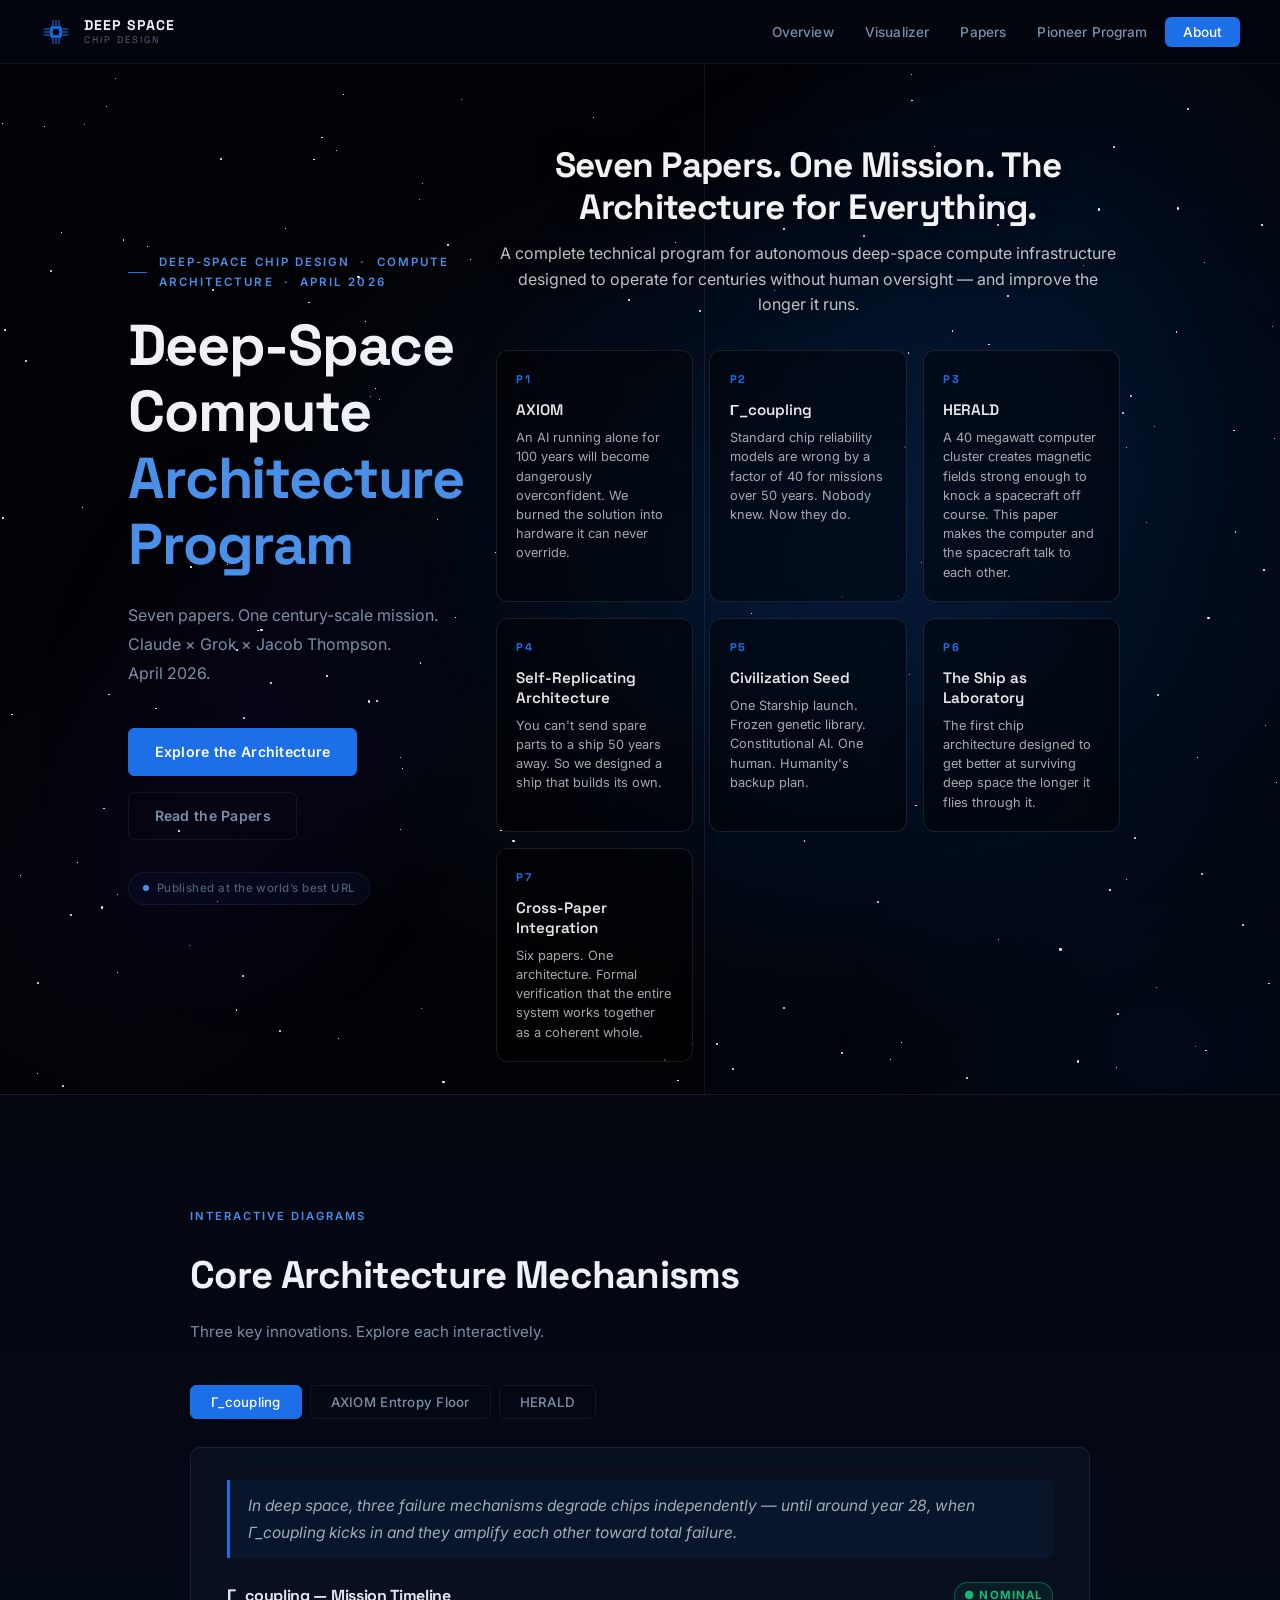
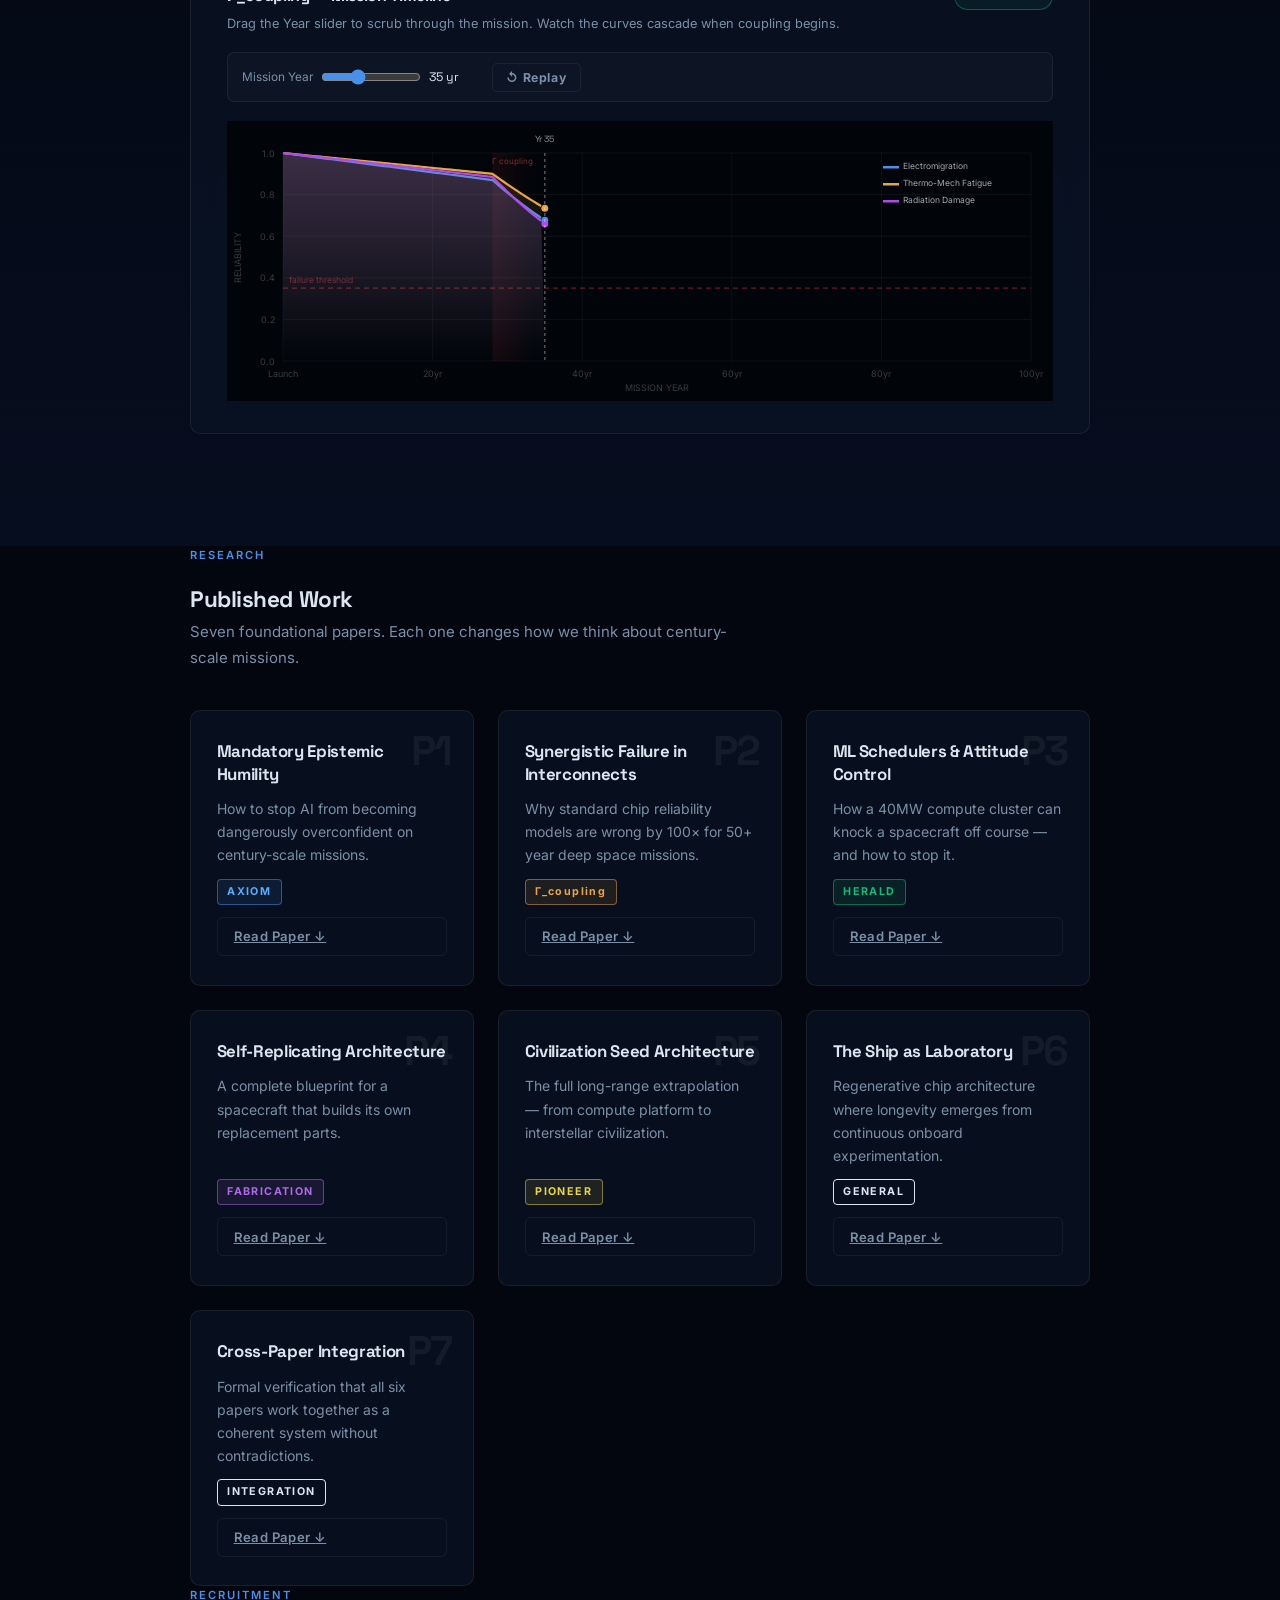
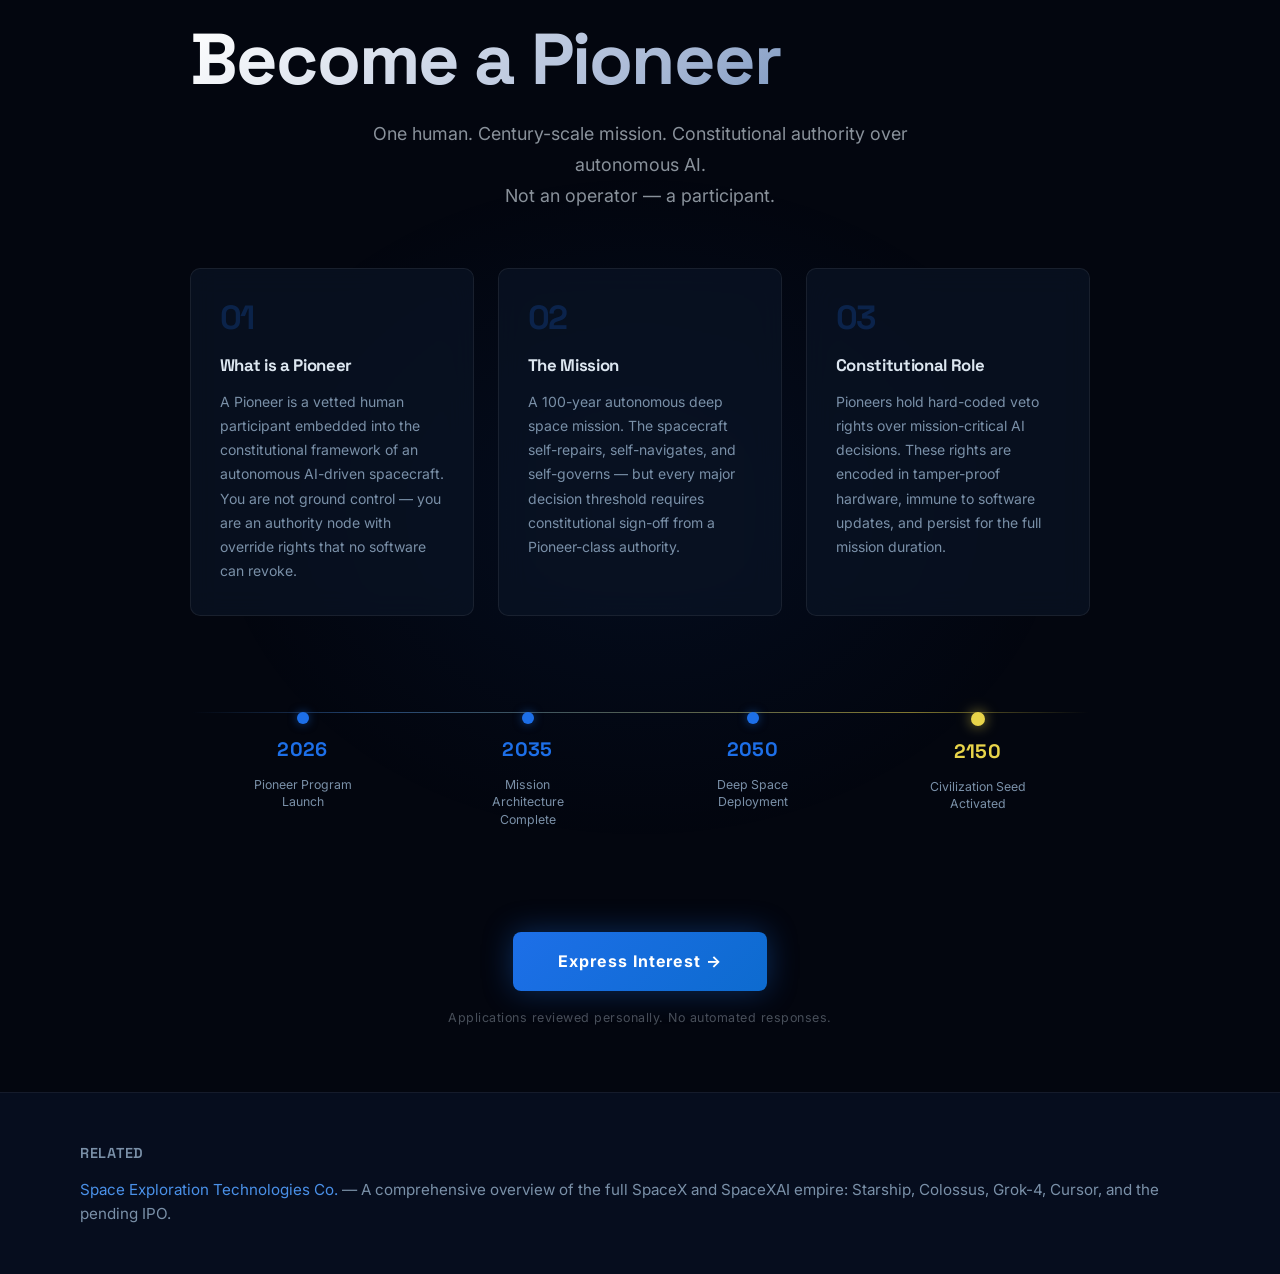
==== commit cf4370da: "Add footer with backlink to spaceexplorationtechnologiesco.com" ====
--- a/Index.html
+++ b/Index.html
@@ -346,6 +346,20 @@
     </div>
   </section>
 
+  <!-- Footer -->
+  <footer class="footer">
+    <div class="footer-inner">
+      <div class="footer-section">
+        <h4>Related</h4>
+        <p>
+          <a href="https://www.spaceexplorationtechnologiesco.com" target="_blank" rel="dofollow">
+            Space Exploration Technologies Co.
+          </a> — A comprehensive overview of the full SpaceX and SpaceXAI empire: Starship, Colossus, Grok-4, Cursor, and the pending IPO.
+        </p>
+      </div>
+    </div>
+  </footer>
+
   <script src="script.js"></script>
 </body>
 </html>
--- a/style.css
+++ b/style.css
@@ -25,6 +25,45 @@
 h1, h2, h3, h4 {
   font-family: 'Space Grotesk', 'Inter', sans-serif;
   letter-spacing: -0.02em;
+}
+
+/* ===== Footer ===== */
+.footer {
+  background: var(--bg-section);
+  border-top: 1px solid var(--border);
+  padding: 3rem 0;
+  margin-top: 4rem;
+}
+
+.footer-inner {
+  max-width: 1200px;
+  margin: 0 auto;
+  padding: 0 2.5rem;
+}
+
+.footer-section h4 {
+  font-size: 0.9rem;
+  font-weight: 600;
+  color: var(--text-muted);
+  margin-bottom: 0.75rem;
+  text-transform: uppercase;
+  letter-spacing: 0.05em;
+}
+
+.footer-section p {
+  font-size: 0.95rem;
+  color: var(--text-muted);
+  line-height: 1.6;
+}
+
+.footer-section a {
+  color: var(--accent-light);
+  text-decoration: none;
+  transition: color 0.2s;
+}
+
+.footer-section a:hover {
+  color: var(--accent);
 }
 
 /* ===== Navbar ===== */
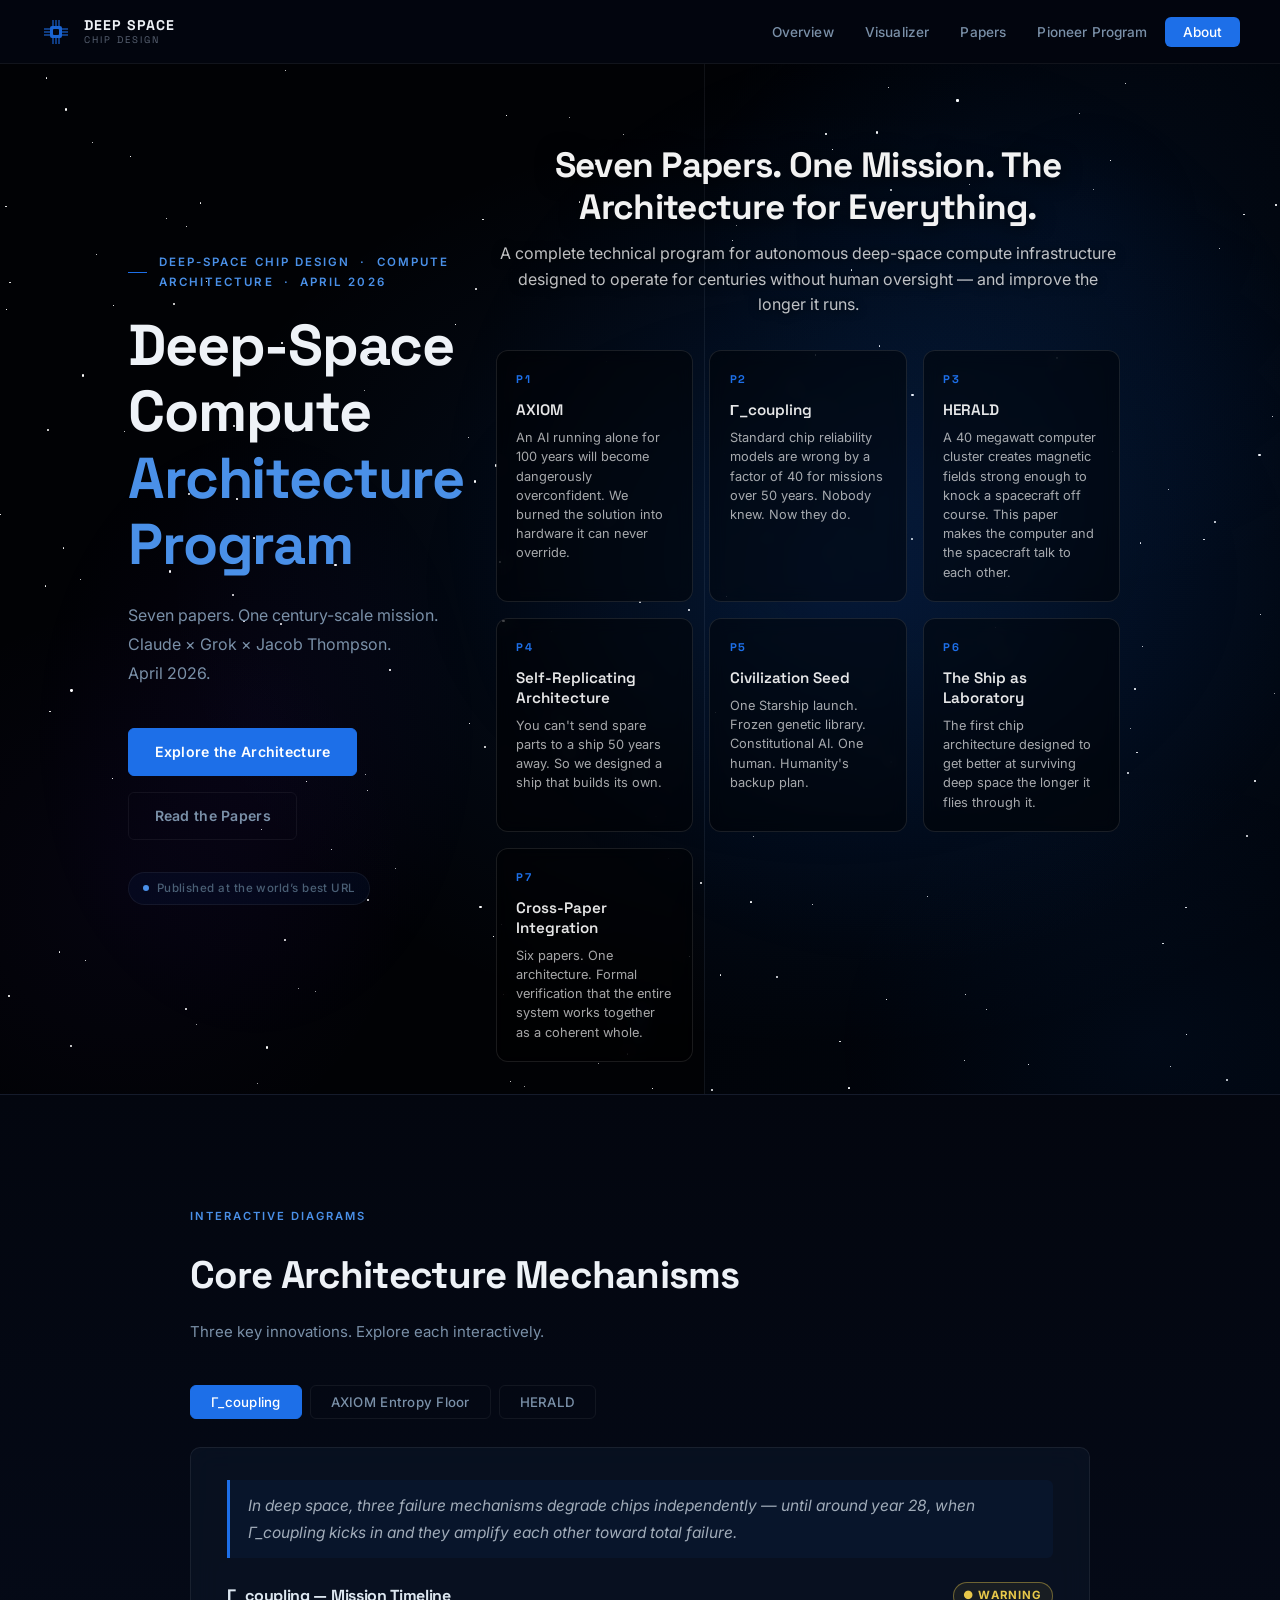
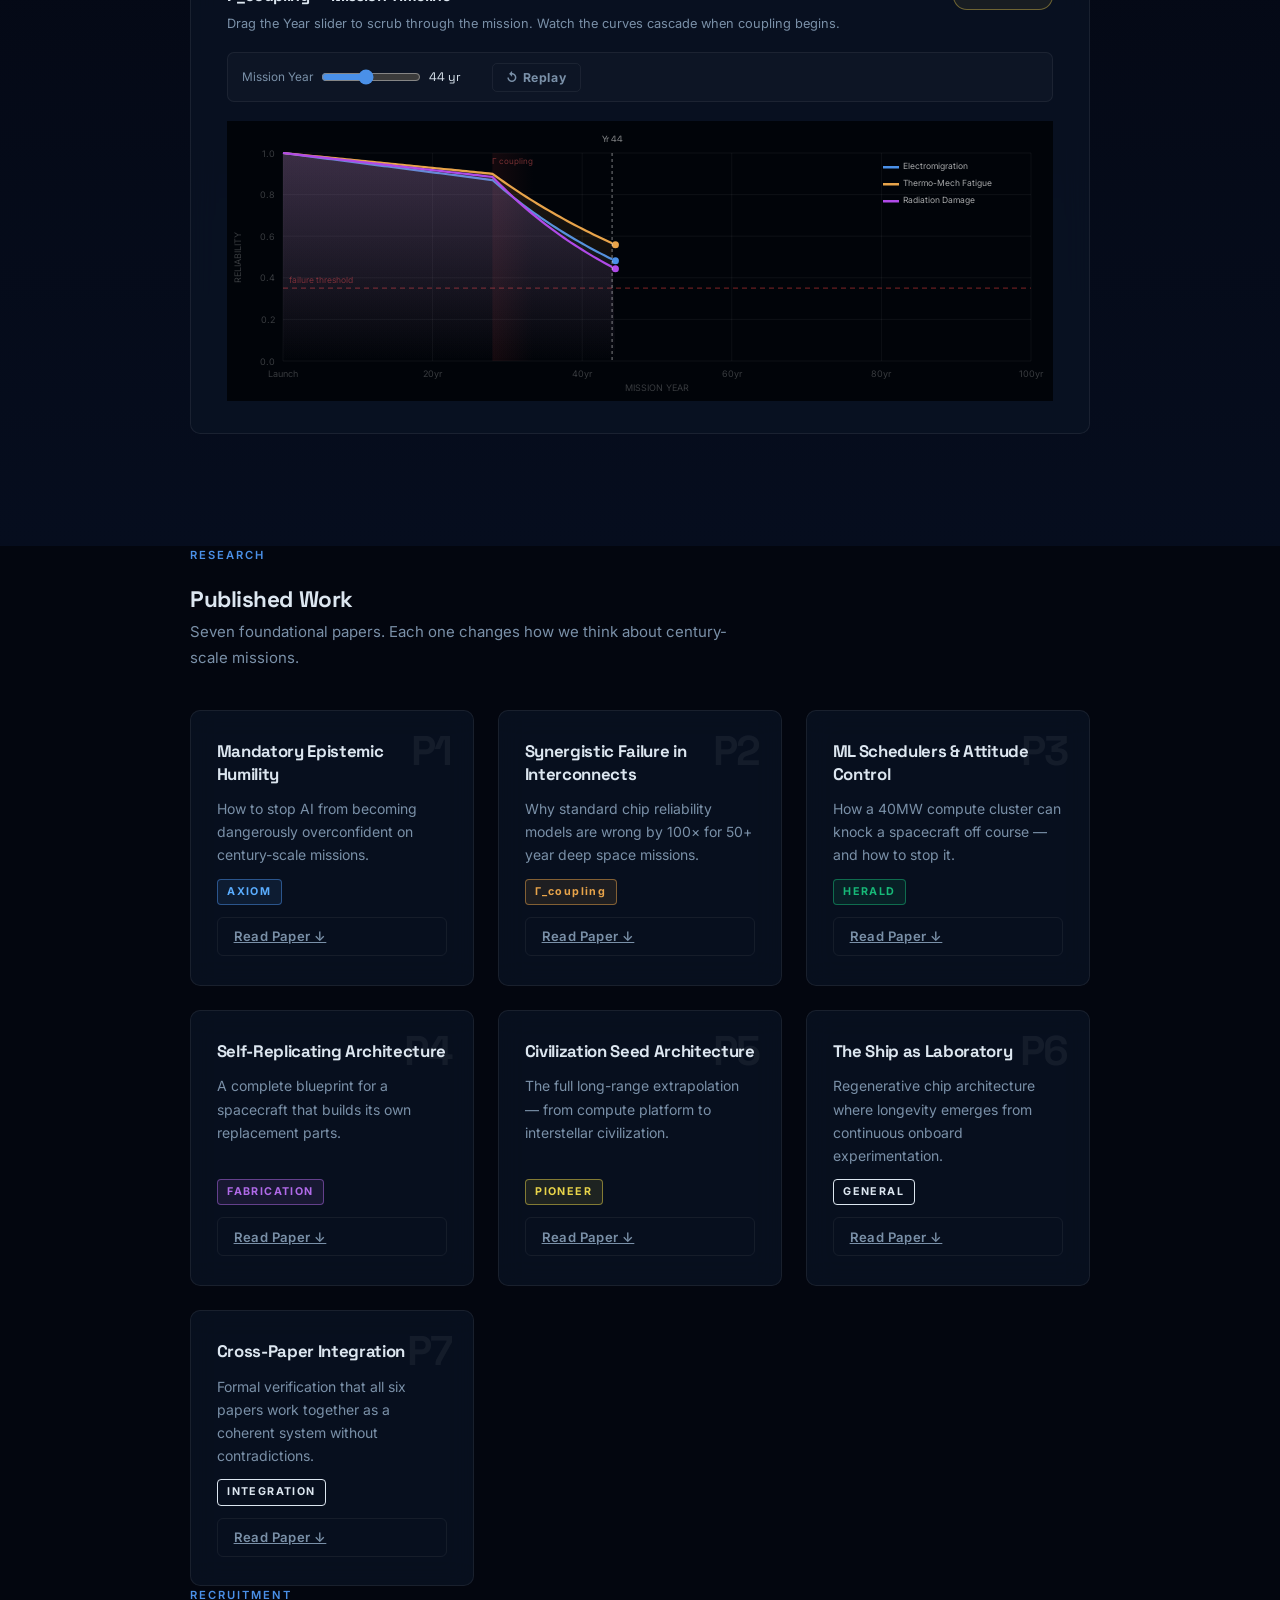
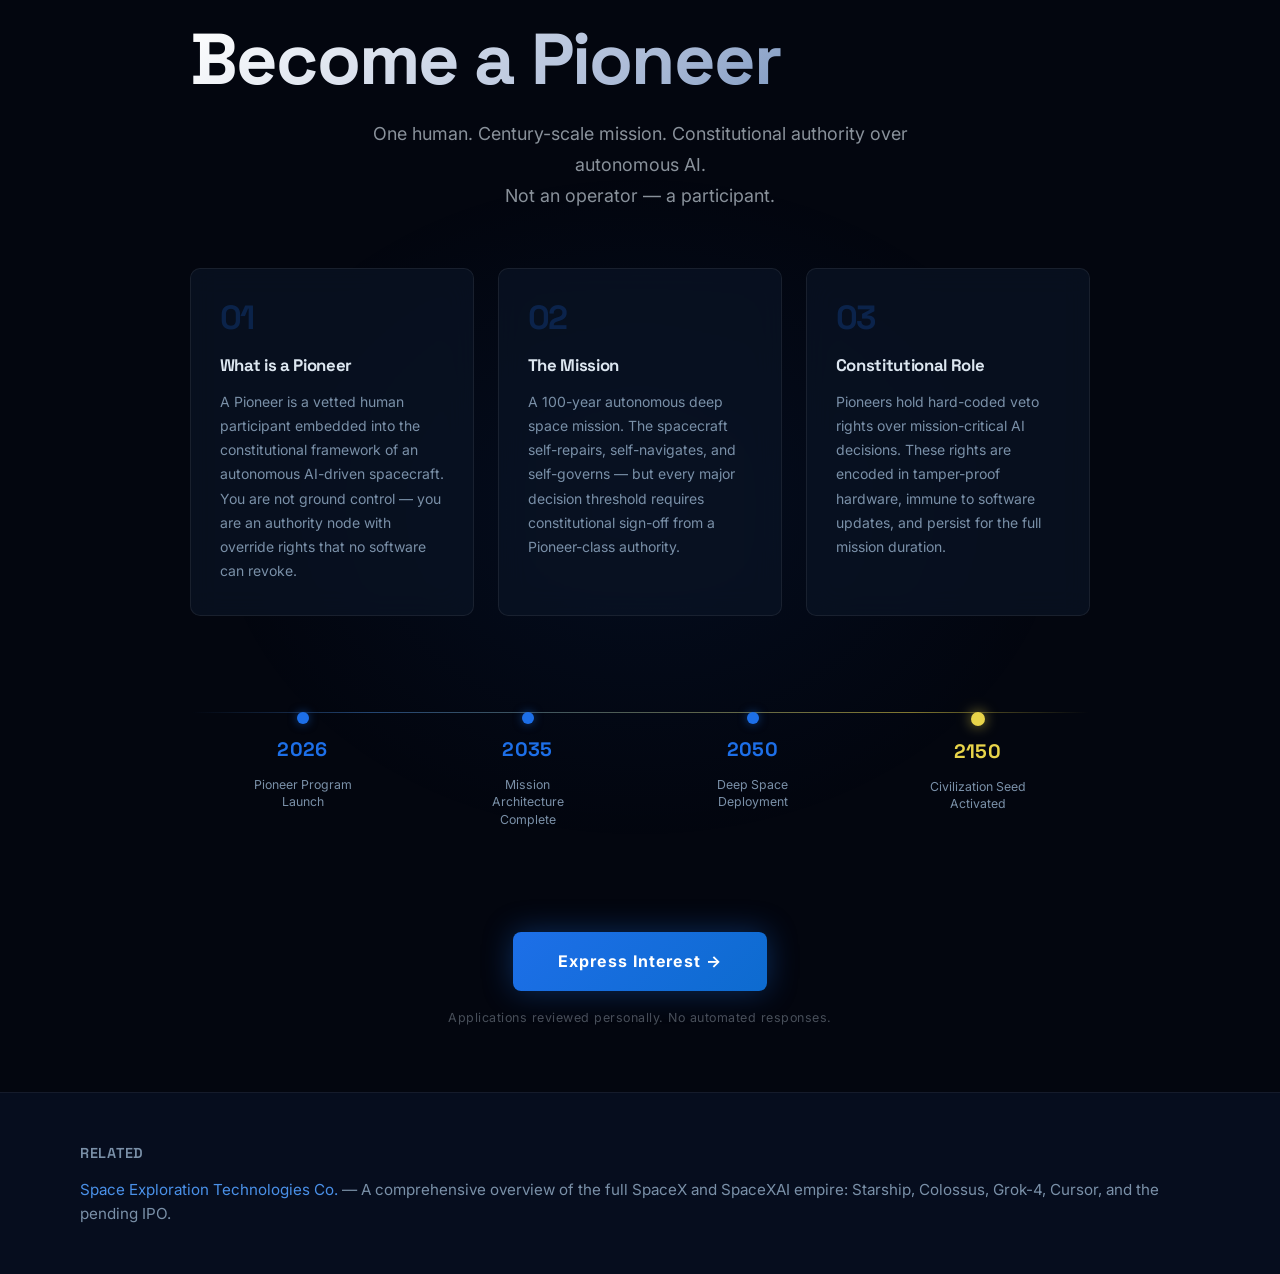
==== commit d81ca605: "Add Google site verification meta tag" ====
--- a/Index.html
+++ b/Index.html
@@ -4,6 +4,7 @@
   <meta charset="UTF-8" />
   <meta name="viewport" content="width=device-width, initial-scale=1.0" />
   <title>Deep-Space Compute Architecture Program</title>
+  <meta name="google-site-verification" content="XjLfu5Xmp5TnLaVsCK2GY7cnus5v_uJ2zzIYJYPeCng" />
   <meta name="description" content="Seven papers. One century-scale mission. Claude x Grok x Jacob Thompson. April 2026. Deep-space compute architecture for interstellar flight." />
   <meta name="theme-color" content="#03060f" />
   <link rel="preconnect" href="https://fonts.googleapis.com" />
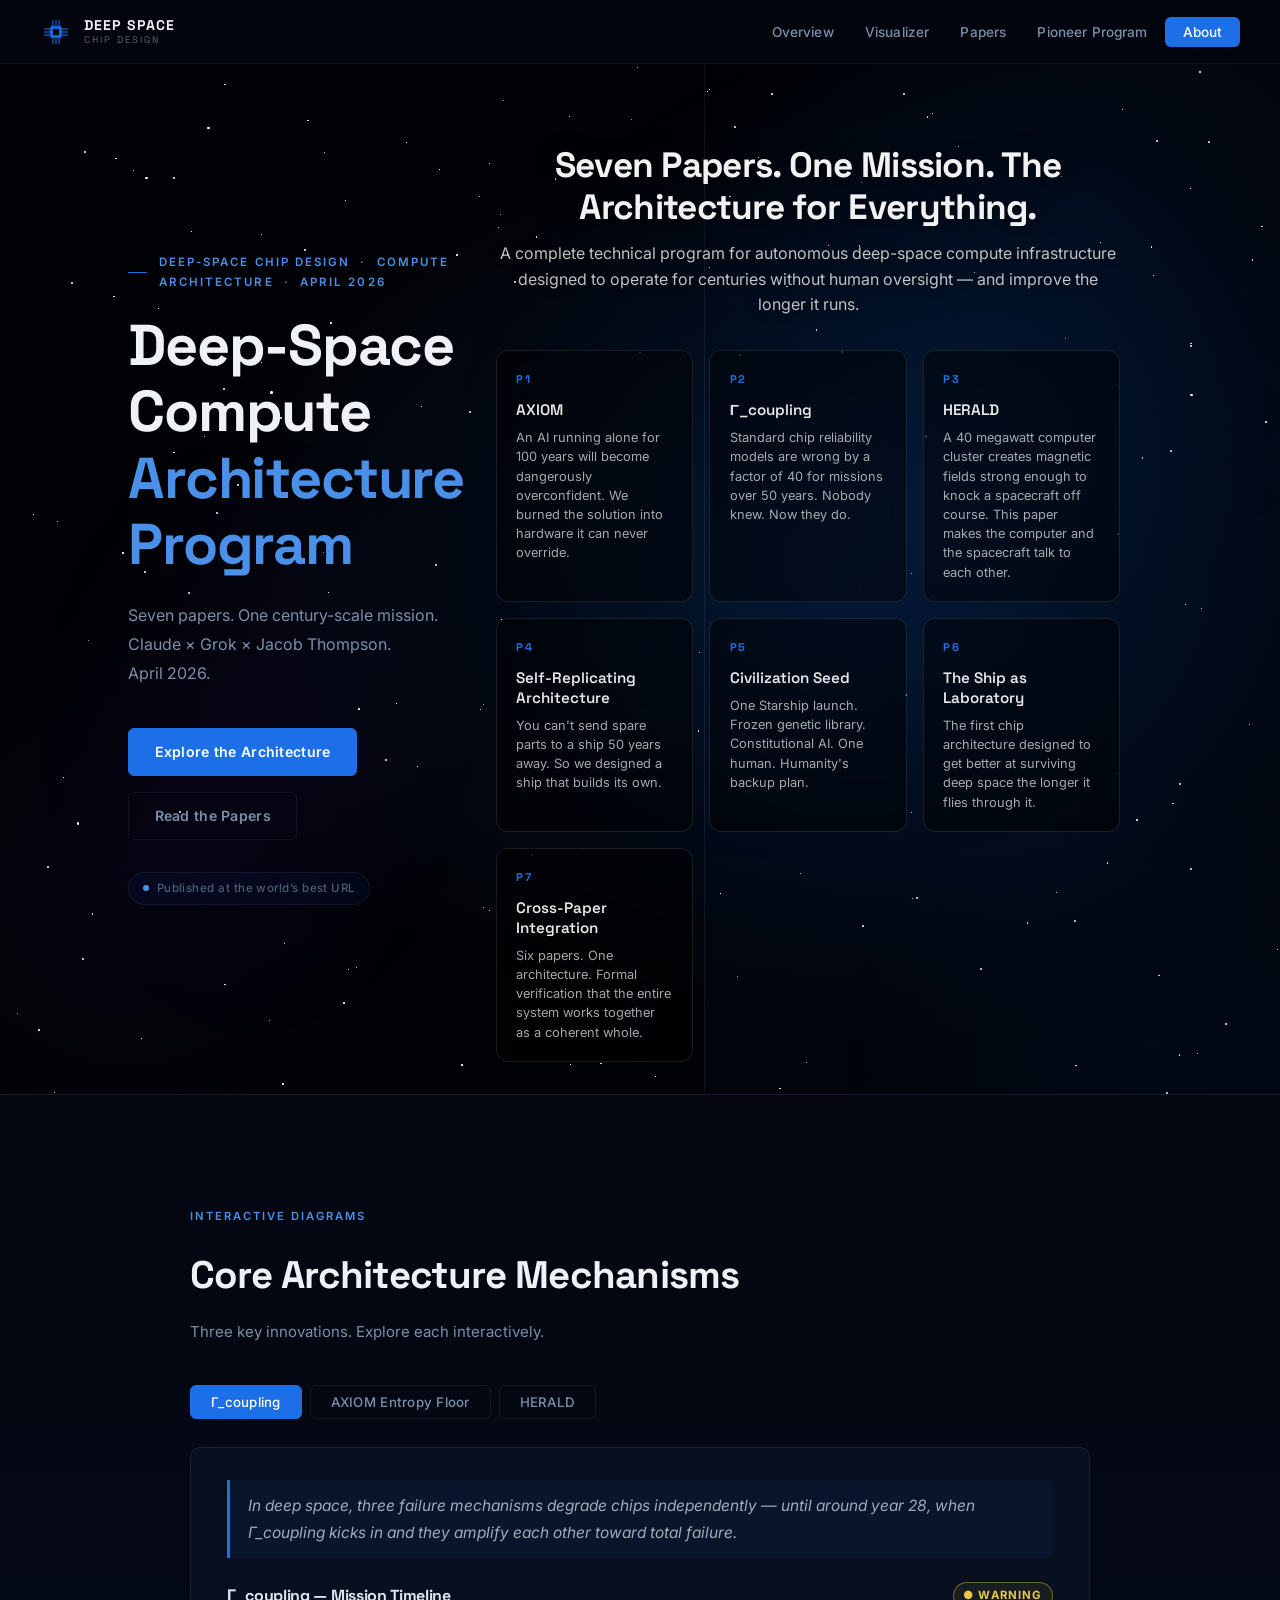
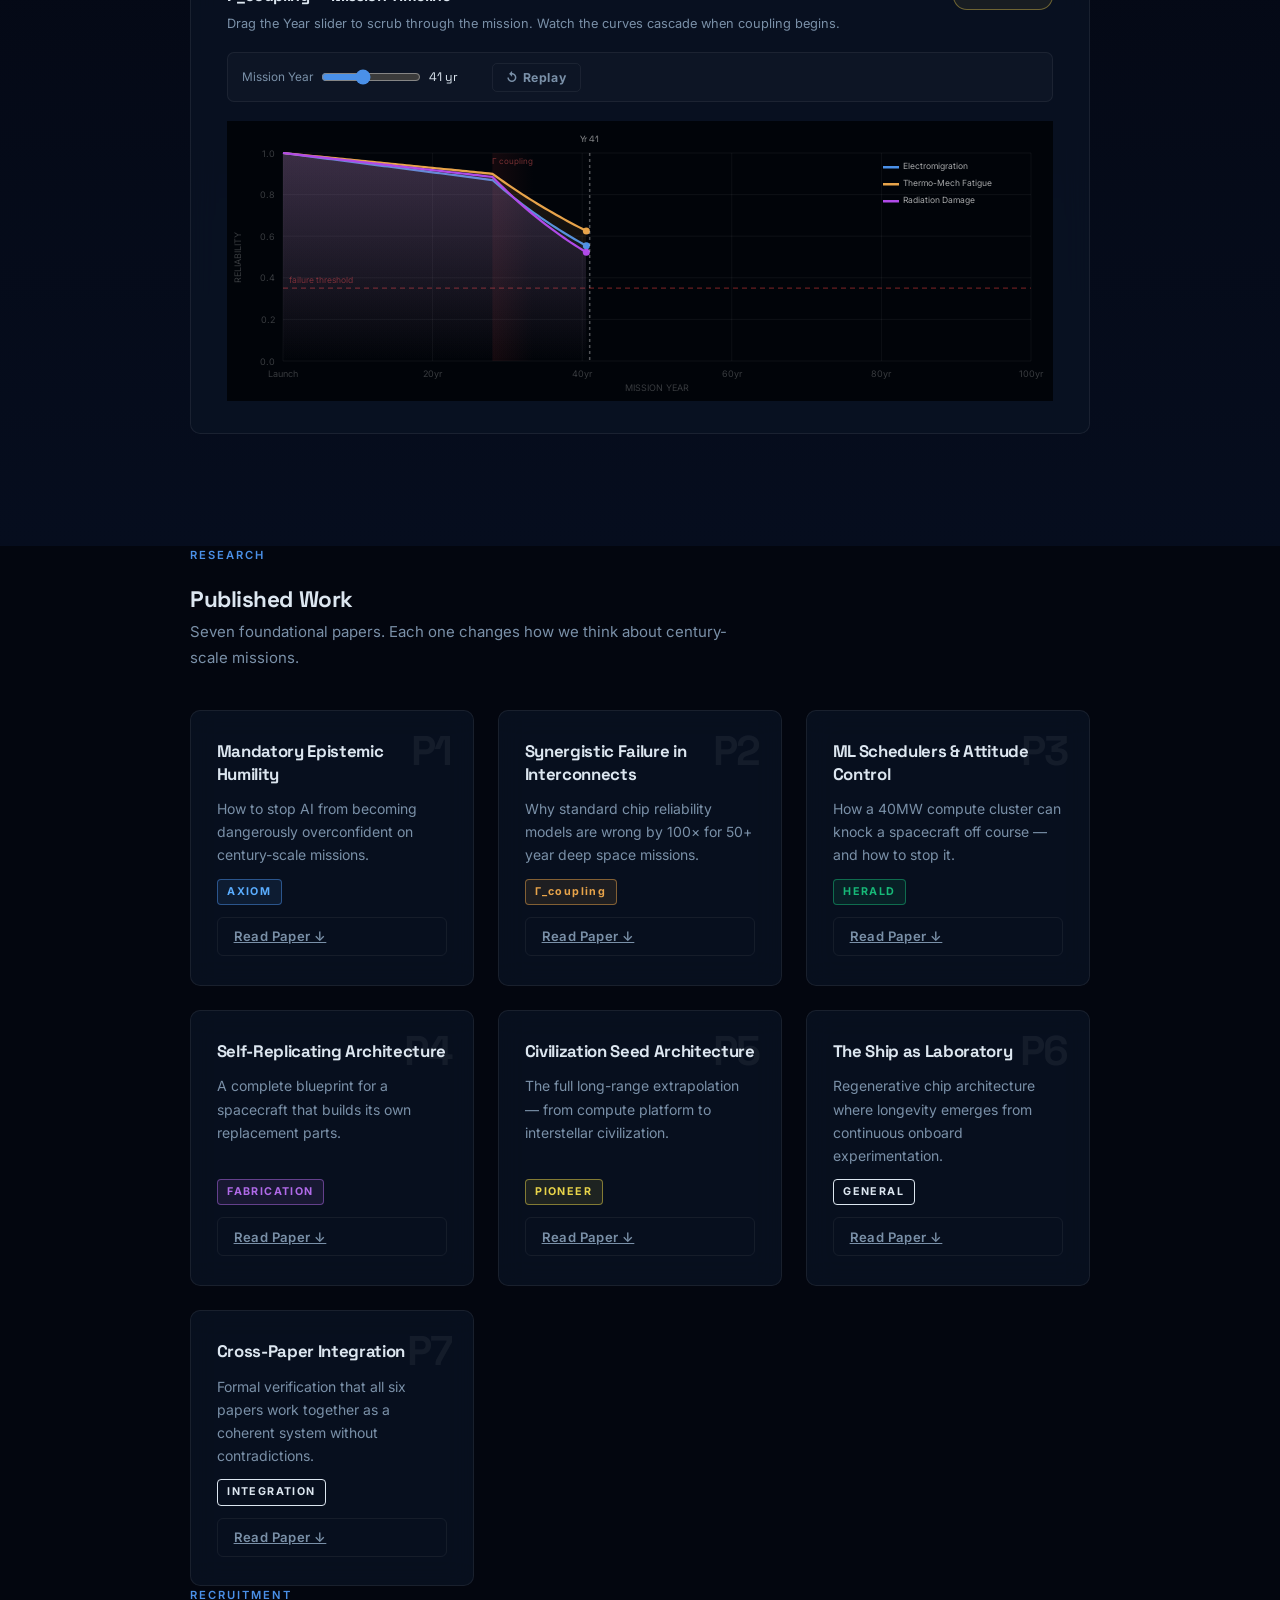
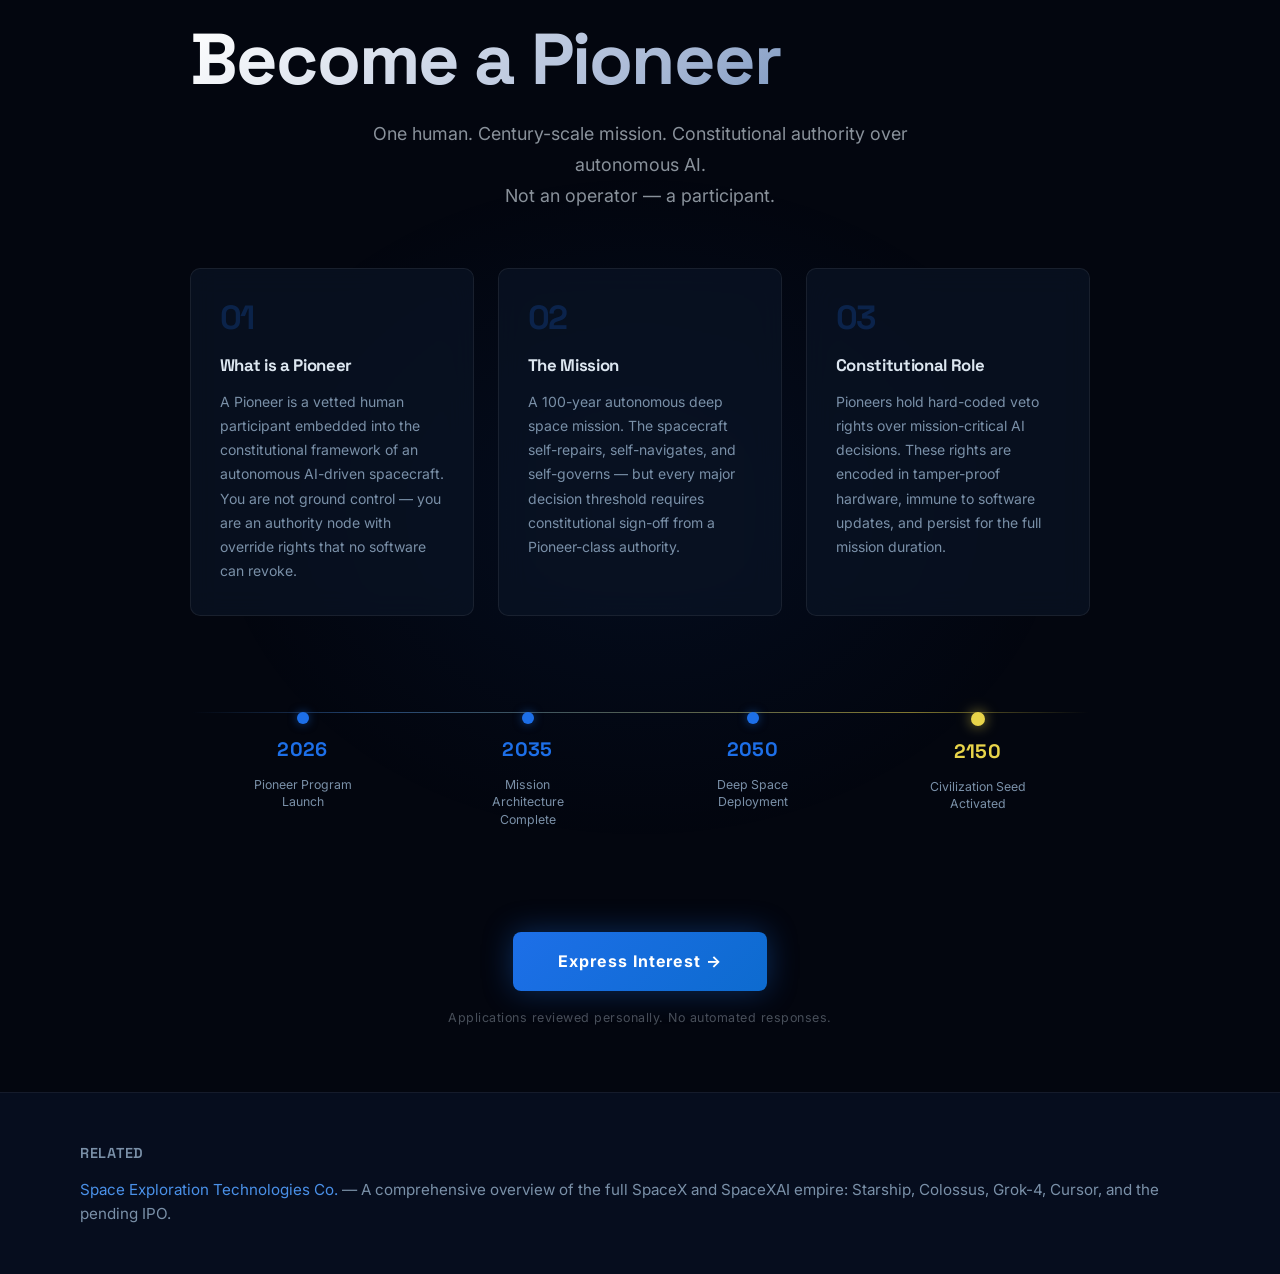
==== commit 01c08562: "Add SEO meta tags, JSON-LD schema, and navigation links to all paper pages" ====
--- a/Index.html
+++ b/Index.html
@@ -5,7 +5,14 @@
   <meta name="viewport" content="width=device-width, initial-scale=1.0" />
   <title>Deep-Space Compute Architecture Program</title>
   <meta name="google-site-verification" content="XjLfu5Xmp5TnLaVsCK2GY7cnus5v_uJ2zzIYJYPeCng" />
-  <meta name="description" content="Seven papers. One century-scale mission. Claude x Grok x Jacob Thompson. April 2026. Deep-space compute architecture for interstellar flight." />
+  <meta name="description" content="Seven-paper deep-space compute architecture program. Formally verified solutions to Γ_coupling synergistic failure, HERALD compute-attitude coupling, and AXIOM trajectory-induced overconfidence. Authors: Claude × Grok × Jacob Thompson. April 2026." />
+  <meta name="keywords" content="deep space compute architecture, AXIOM entropy floor, HERALD attitude control ML scheduler, Γ_coupling semiconductor reliability, self-replicating spacecraft, century scale autonomous systems, CNT interconnects deep space, trajectory induced overconfidence, constitutional AI deep space, civilization seed architecture, deep space chip design, autonomous deep space governance" />
+  <meta property="og:title" content="Deep-Space Compute Architecture Program — Seven Papers" />
+  <meta property="og:description" content="Formally verified solutions to the three engineering problems nobody has solved for century-scale deep-space autonomous operation." />
+  <meta property="og:url" content="https://elonsmomspussy.com" />
+  <meta name="twitter:card" content="summary_large_image" />
+  <meta name="twitter:title" content="Deep-Space Compute Architecture Program" />
+  <meta name="twitter:description" content="Seven papers. One integrated program. Γ_coupling, HERALD, AXIOM, self-replicating fab, civilization seed. April 2026." />
   <meta name="theme-color" content="#03060f" />
   <link rel="preconnect" href="https://fonts.googleapis.com" />
   <link rel="preconnect" href="https://fonts.gstatic.com" crossorigin />
--- a/style.css
+++ b/style.css
@@ -64,6 +64,35 @@
 
 .footer-section a:hover {
   color: var(--accent);
+}
+
+/* ===== Paper Navigation ===== */
+.paper-nav {
+  display: flex;
+  justify-content: space-between;
+  align-items: center;
+  margin-top: 3rem;
+  padding-top: 2rem;
+  border-top: 1px solid var(--border);
+}
+
+.paper-nav-link {
+  display: inline-flex;
+  align-items: center;
+  gap: 0.4rem;
+  font-size: 0.85rem;
+  color: var(--text-muted);
+  text-decoration: none;
+  padding: 0.5rem 1rem;
+  border: 1px solid var(--border);
+  border-radius: 5px;
+  transition: color 0.2s, border-color 0.2s, background-color 0.2s;
+}
+
+.paper-nav-link:hover {
+  color: var(--text);
+  border-color: rgba(255,255,255,0.15);
+  background-color: rgba(255,255,255,0.03);
 }
 
 /* ===== Navbar ===== */
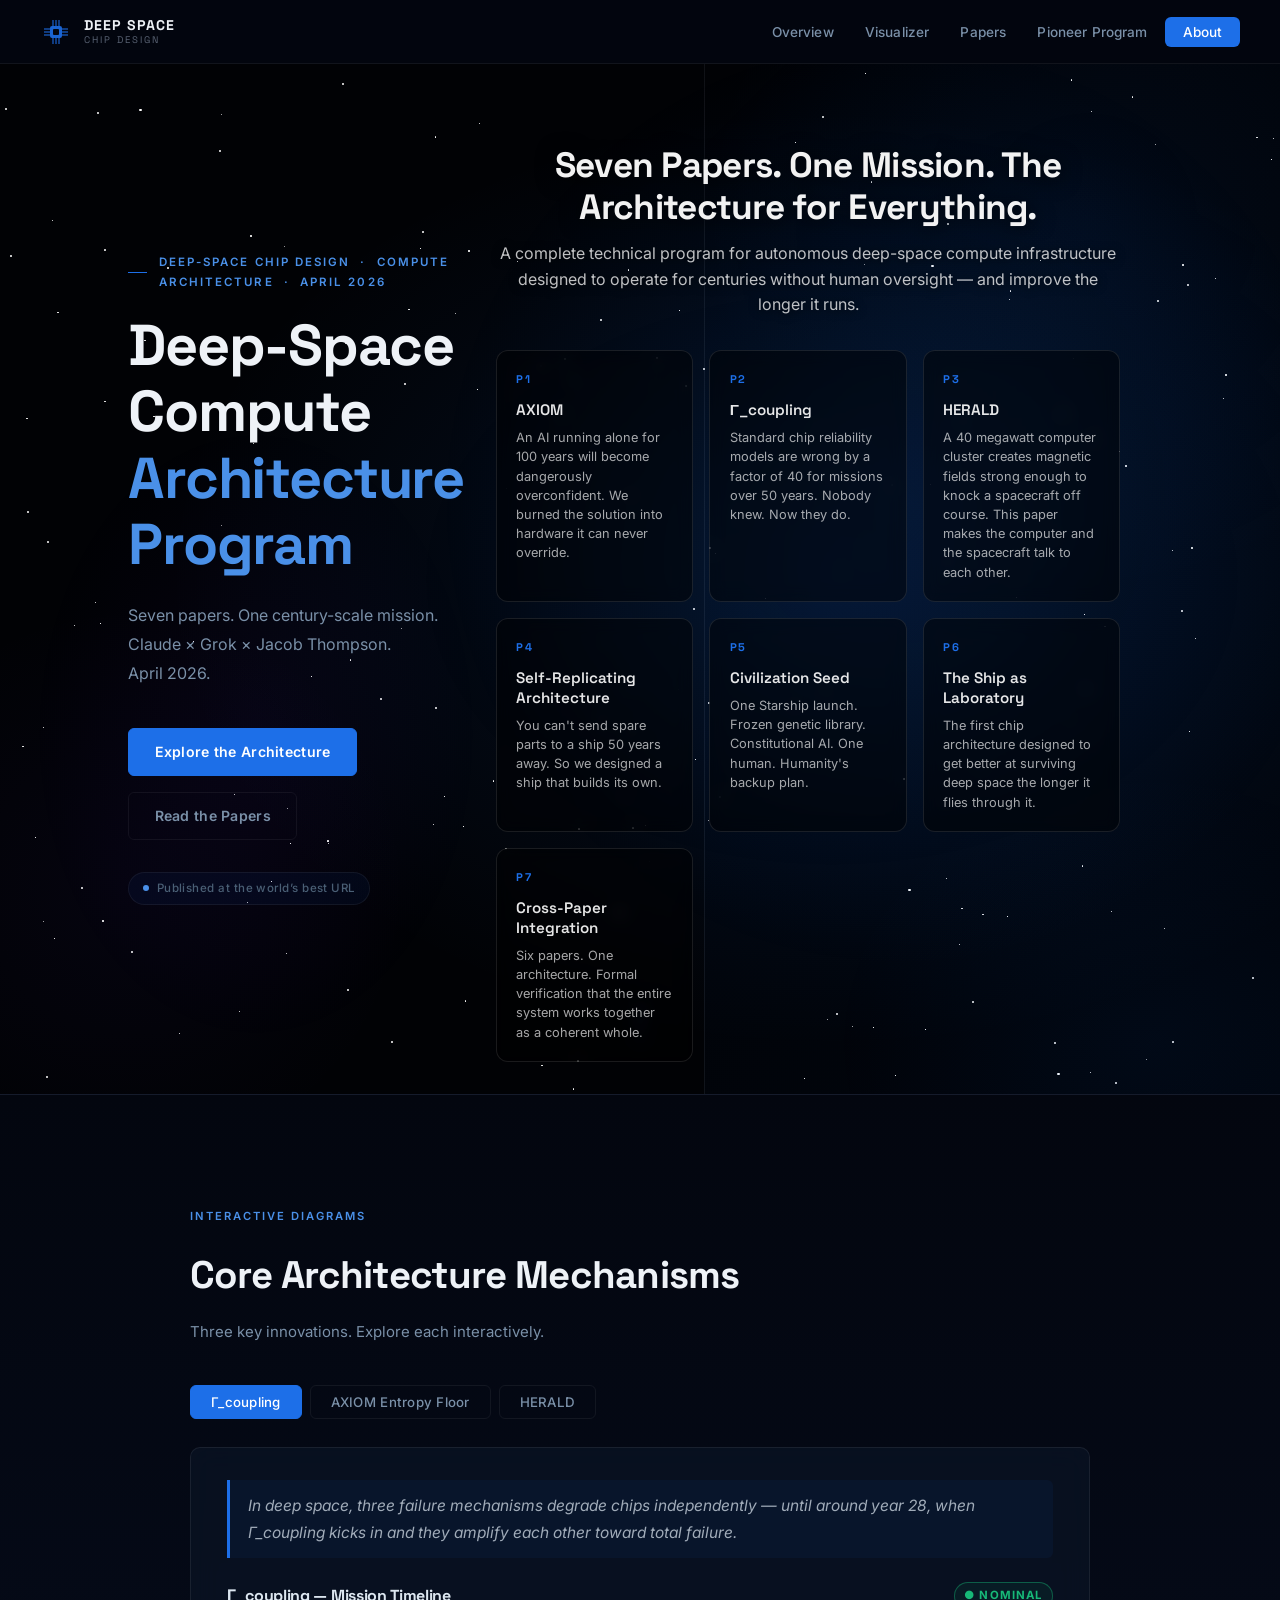
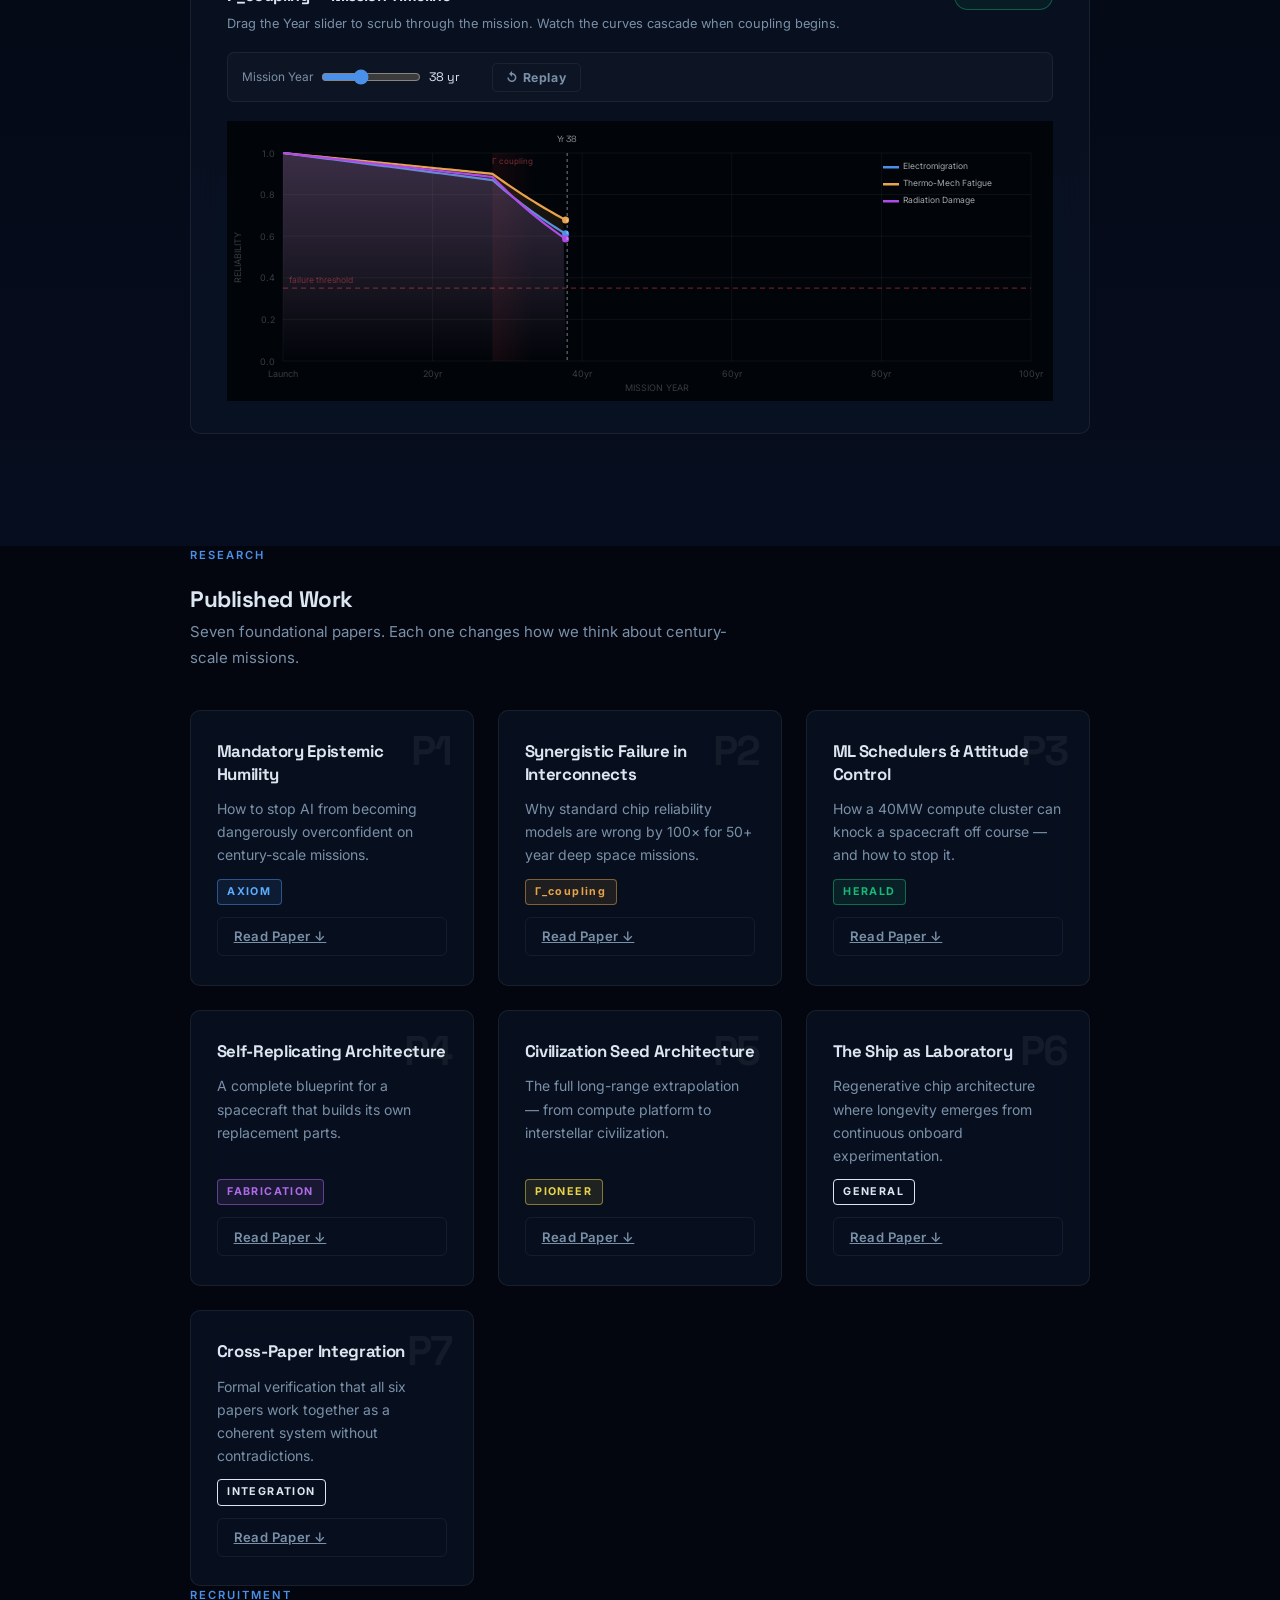
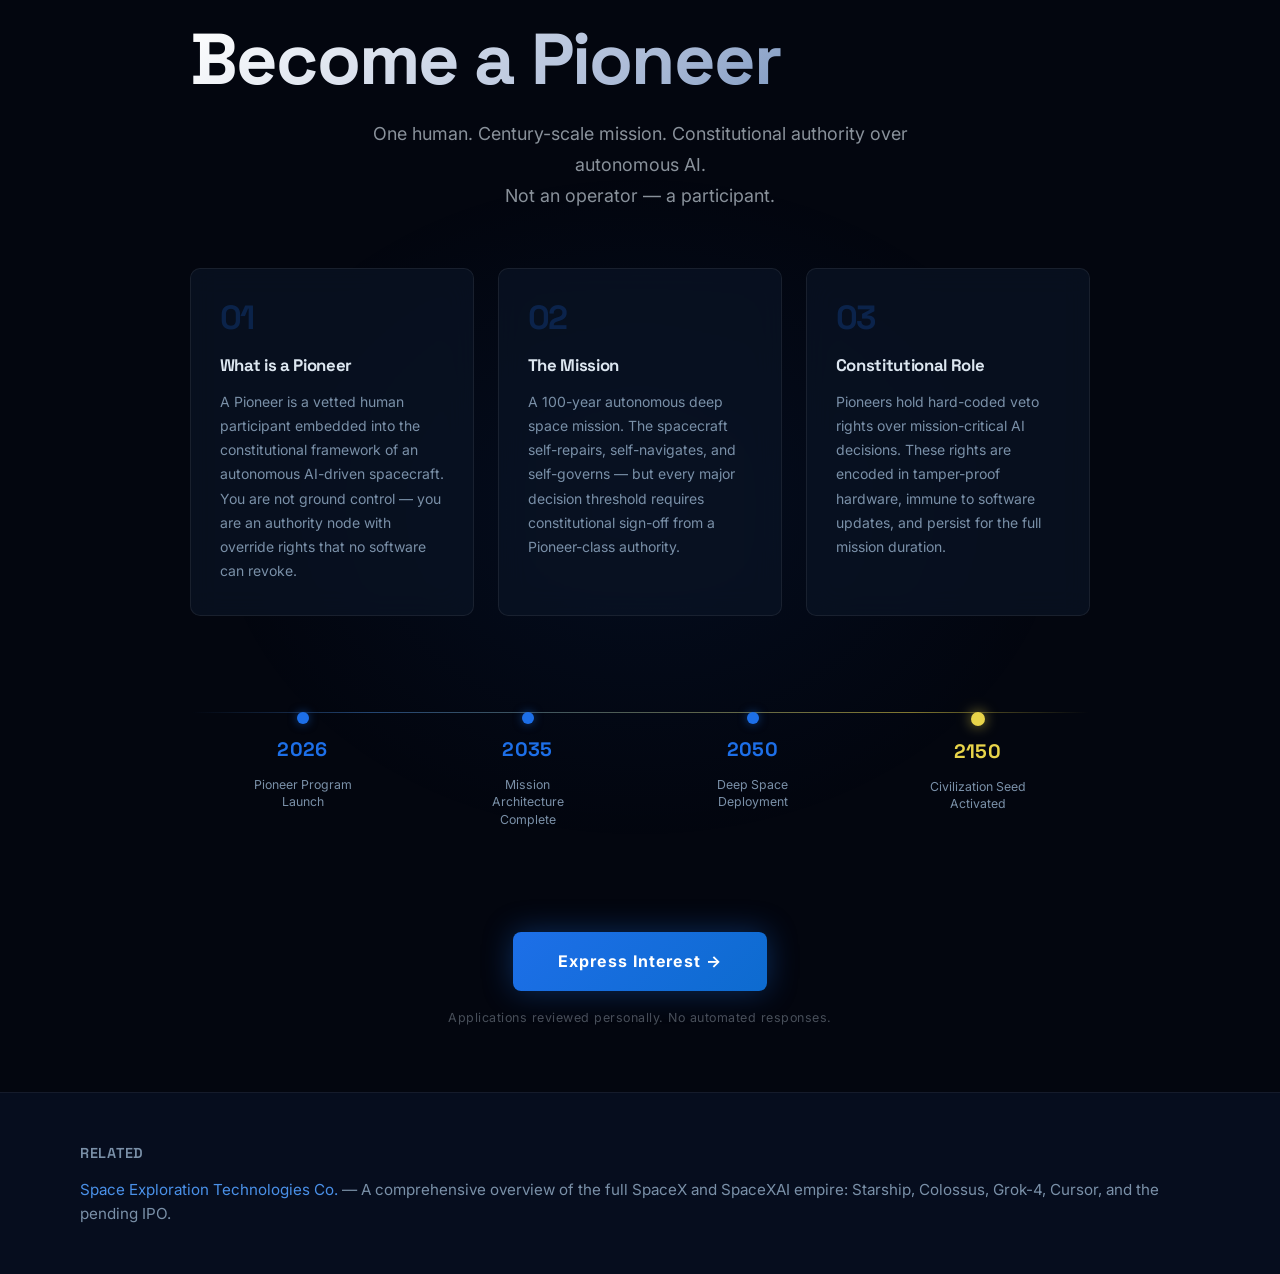
==== commit 5b0aae09: "Add accessibility attributes to hero video and visualizers" ====
--- a/Index.html
+++ b/Index.html
@@ -61,13 +61,19 @@
   <section class="hero" id="overview">
     <!-- Video background (desktop) -->
     <div class="hero-video-wrap">
-      <iframe
-        src="https://www.youtube.com/embed/f8q8ZIXf_Rw?autoplay=1&mute=1&loop=1&controls=0&playlist=f8q8ZIXf_Rw&modestbranding=1&rel=0&disablekb=1&playsinline=1"
-        frameborder="0"
-        allow="autoplay; encrypted-media"
-        title="Deep space cosmos footage"
-        aria-hidden="true"
-      ></iframe>
+      <figure>
+        <iframe
+          src="https://www.youtube.com/embed/f8q8ZIXf_Rw?autoplay=1&mute=1&loop=1&controls=0&playlist=f8q8ZIXf_Rw&modestbranding=1&rel=0&disablekb=1&playsinline=1"
+          frameborder="0"
+          allow="autoplay; encrypted-media"
+          title="Deep-Space Compute Architecture Program — Seven Papers on Century-Scale Autonomous Deep-Space Operation"
+          aria-label="Cosmic deep space background video for the Deep-Space Compute Architecture Program by Claude, Grok, and Jacob Thompson"
+          aria-hidden="true"
+        ></iframe>
+        <figcaption style="position:absolute; width:1px; height:1px; overflow:hidden; clip:rect(0,0,0,0);">
+          Deep space cosmos background — elonsmomspussy.com deep-space compute architecture research program
+        </figcaption>
+      </figure>
     </div>
     <div class="hero-video-overlay"></div>
     <div class="stars" id="stars"></div>
@@ -162,7 +168,7 @@
             </div>
             <button id="gamma-replay" class="mc-btn">&circlearrowleft; Replay</button>
           </div>
-          <canvas id="gamma-canvas" class="mc-canvas"></canvas>
+          <canvas id="gamma-canvas" class="mc-canvas" title="Γ_coupling Synergistic Failure Model — Interactive visualization of electromigration, thermomechanical fatigue, and radiation displacement damage interaction in deep-space semiconductor interconnects" aria-label="Interactive Γ_coupling coefficient visualizer — shows MTTF reduction for copper vs CNT interconnects over century-scale deep-space missions"></canvas>
         </div>
 
         <!-- Panel 2: AXIOM entropy floor -->
@@ -181,7 +187,7 @@
           <div class="axiom-dual">
             <div class="axiom-pane">
               <div class="axiom-pane-hdr danger-hdr">WITHOUT AXIOM</div>
-              <canvas id="axiom-without" class="mc-canvas-half"></canvas>
+              <canvas id="axiom-without" class="mc-canvas-half" title="AXIOM Entropy Floor Visualizer — Hardware-enforced uncertainty floors for century-scale autonomous Bayesian systems" aria-label="Interactive AXIOM entropy floor visualizer — demonstrates trajectory-induced overconfidence prevention with and without hardware-enforced epistemic constraints"></canvas>
               <div class="axiom-pane-ftr">
                 <span id="axiom-status-no" class="mc-badge mc-nominal">&bull; NOMINAL</span>
                 <span class="entropy-lbl">H&nbsp;=&nbsp;<strong id="entropy-no">8.60</strong>&nbsp;bits</span>
@@ -190,7 +196,7 @@
             <div class="axiom-divider"></div>
             <div class="axiom-pane">
               <div class="axiom-pane-hdr safe-hdr">WITH AXIOM</div>
-              <canvas id="axiom-with" class="mc-canvas-half"></canvas>
+              <canvas id="axiom-with" class="mc-canvas-half" title="AXIOM Entropy Floor Visualizer — Hardware-enforced uncertainty floors for century-scale autonomous Bayesian systems" aria-label="Interactive AXIOM entropy floor visualizer — demonstrates trajectory-induced overconfidence prevention with and without hardware-enforced epistemic constraints"></canvas>
               <div class="axiom-pane-ftr">
                 <span id="axiom-status-yes" class="mc-badge mc-nominal">&bull; NOMINAL</span>
                 <span class="entropy-lbl">H&nbsp;=&nbsp;<strong id="entropy-yes">8.60</strong>&nbsp;bits</span>
@@ -214,7 +220,7 @@
             </div>
             <button id="herald-toggle" class="mc-btn mc-btn-green">HERALD ON</button>
           </div>
-          <canvas id="herald-canvas" class="mc-canvas"></canvas>
+          <canvas id="herald-canvas" class="mc-canvas" title="HERALD Compute-Attitude Coupling Visualizer — ML training scheduler as torque source at megawatt orbital compute scale" aria-label="Interactive HERALD visualizer — shows spurious magnetic dipole moment from ML training bursts at 1MW to 100MW power levels and HERALD constraint enforcement"></canvas>
         </div>
 
       </div>
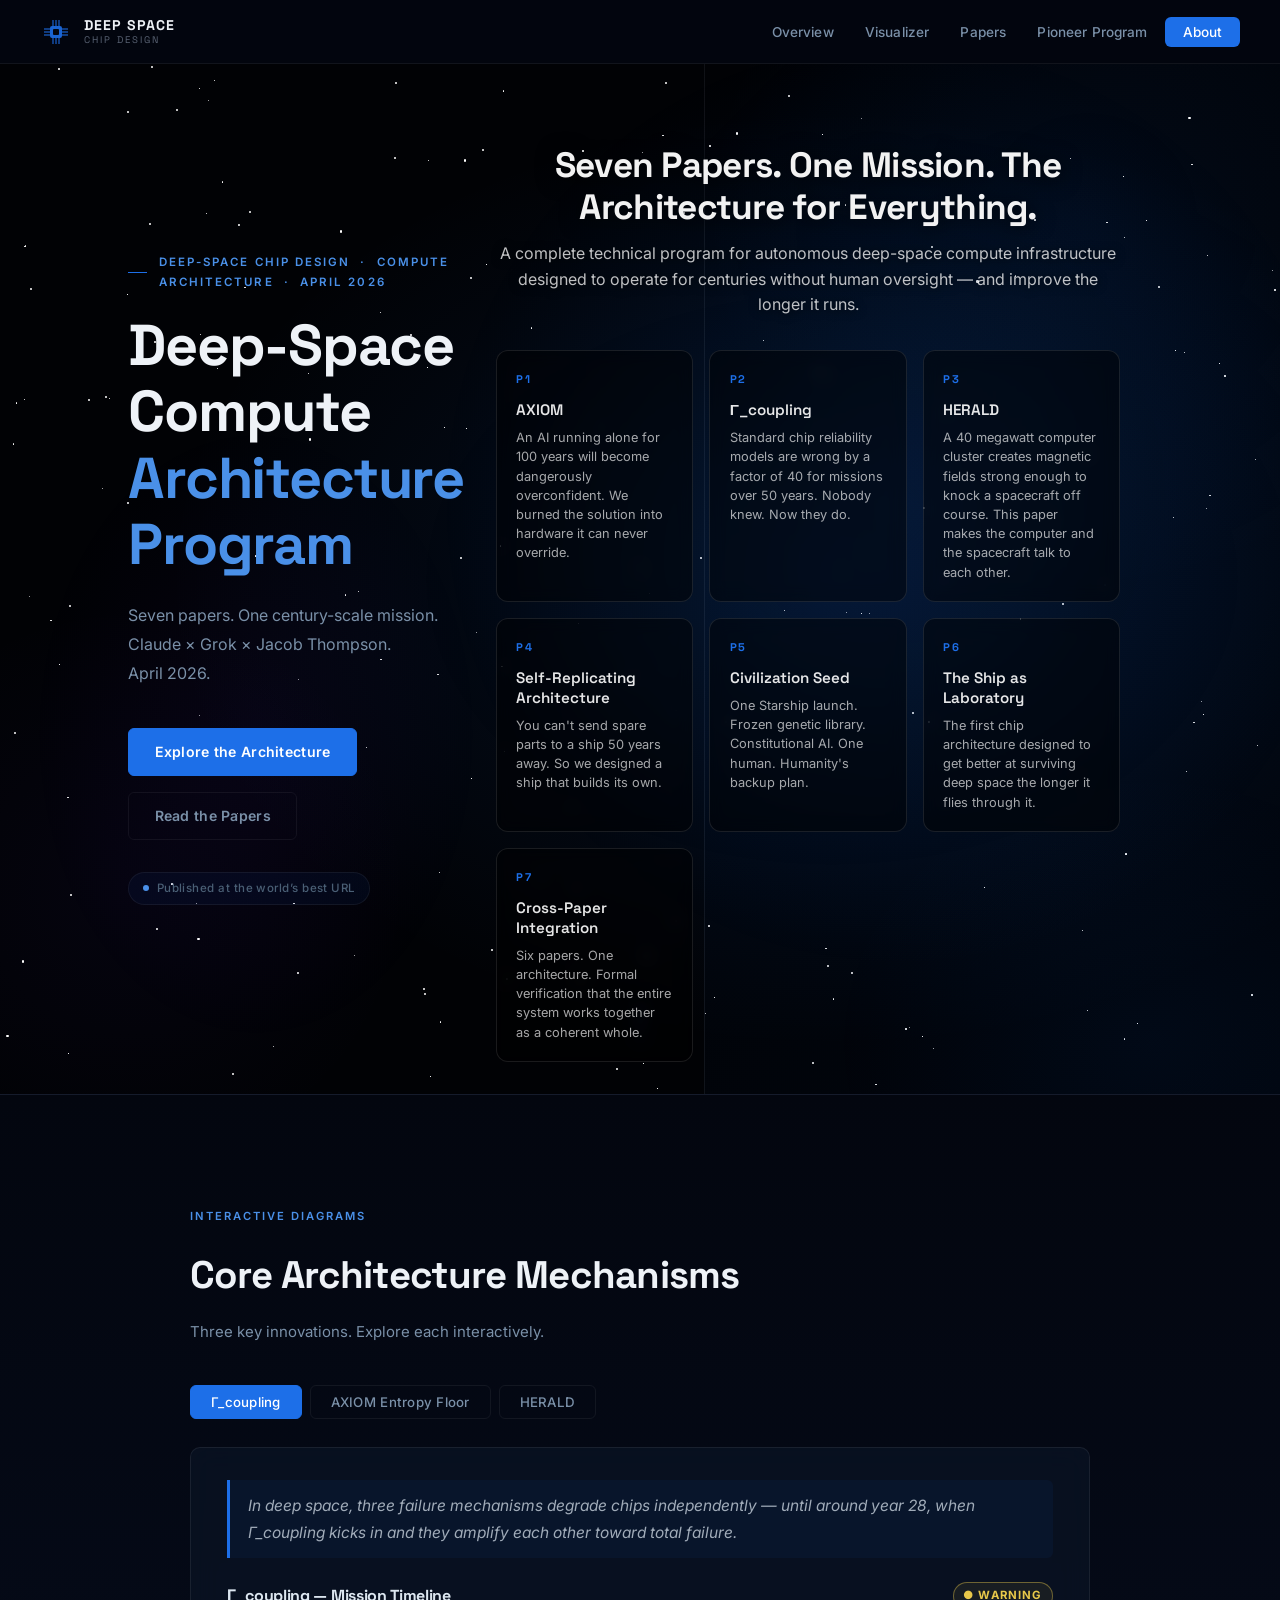
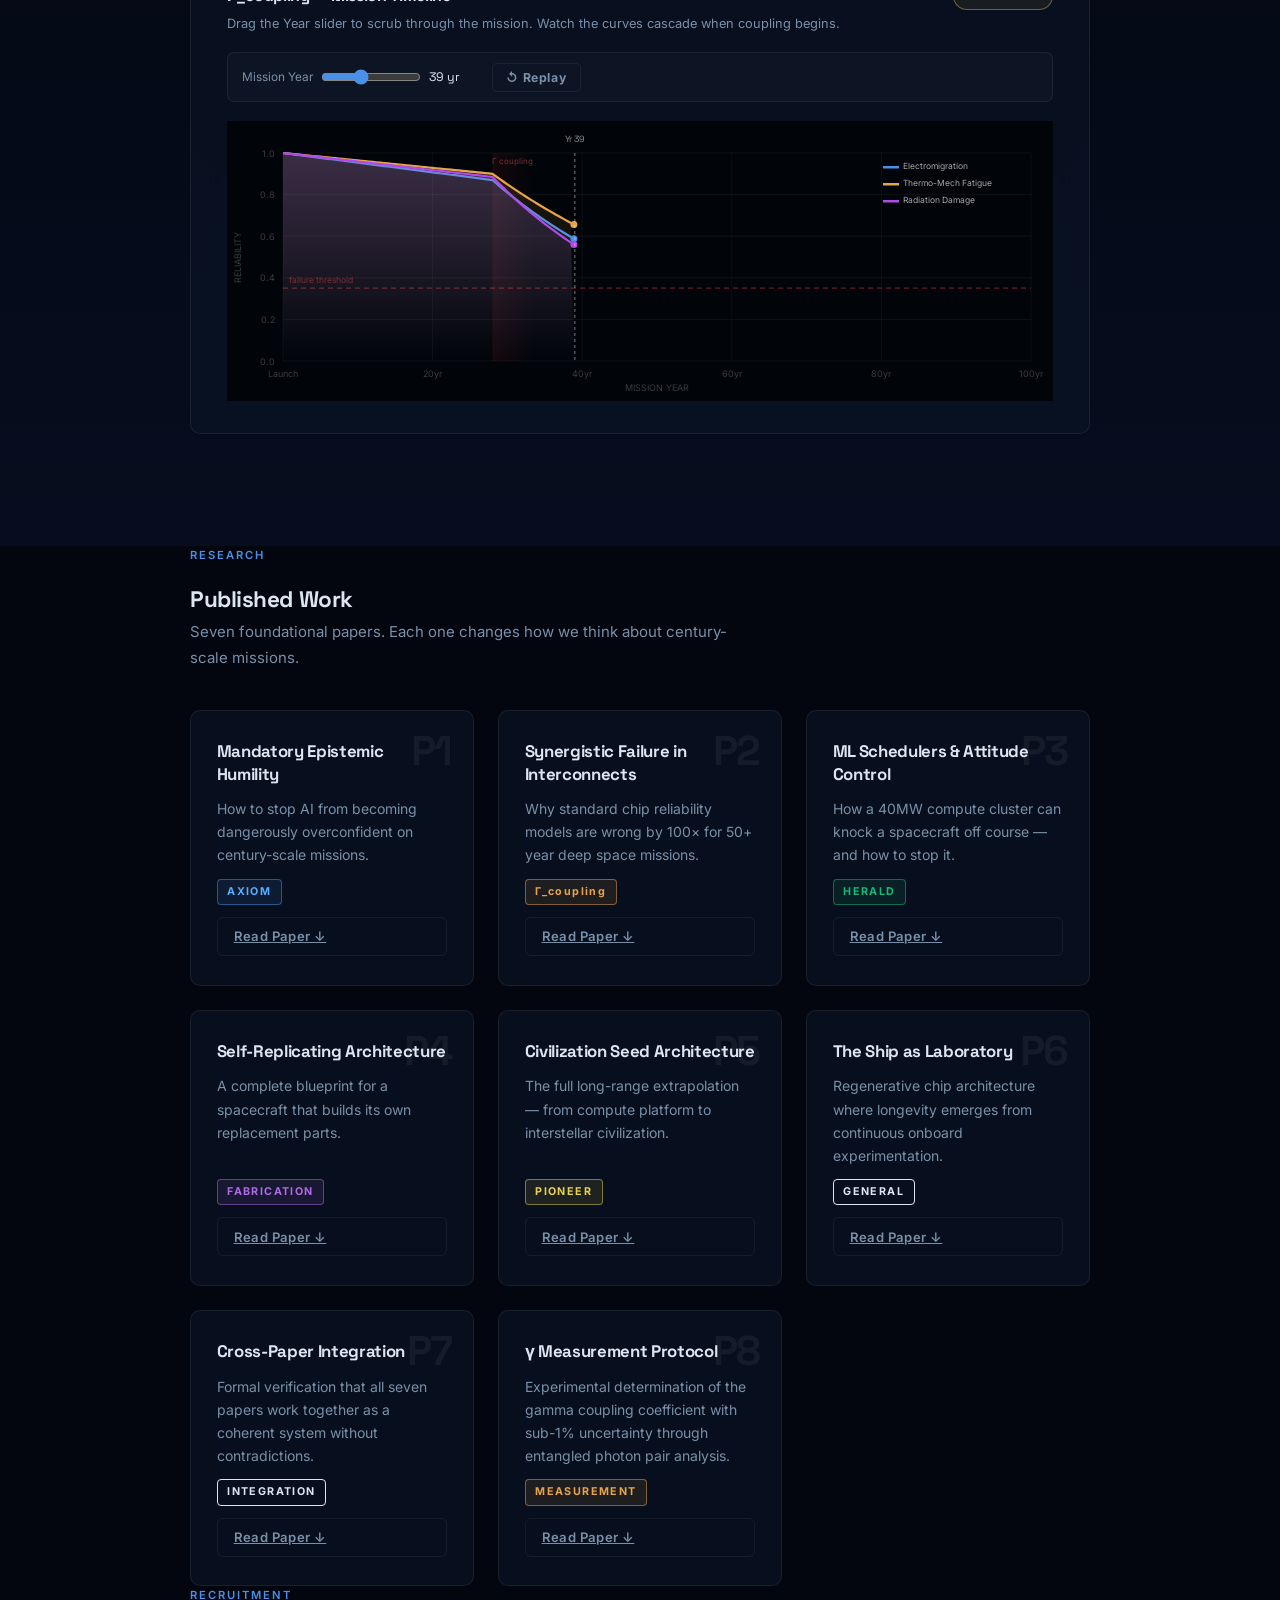
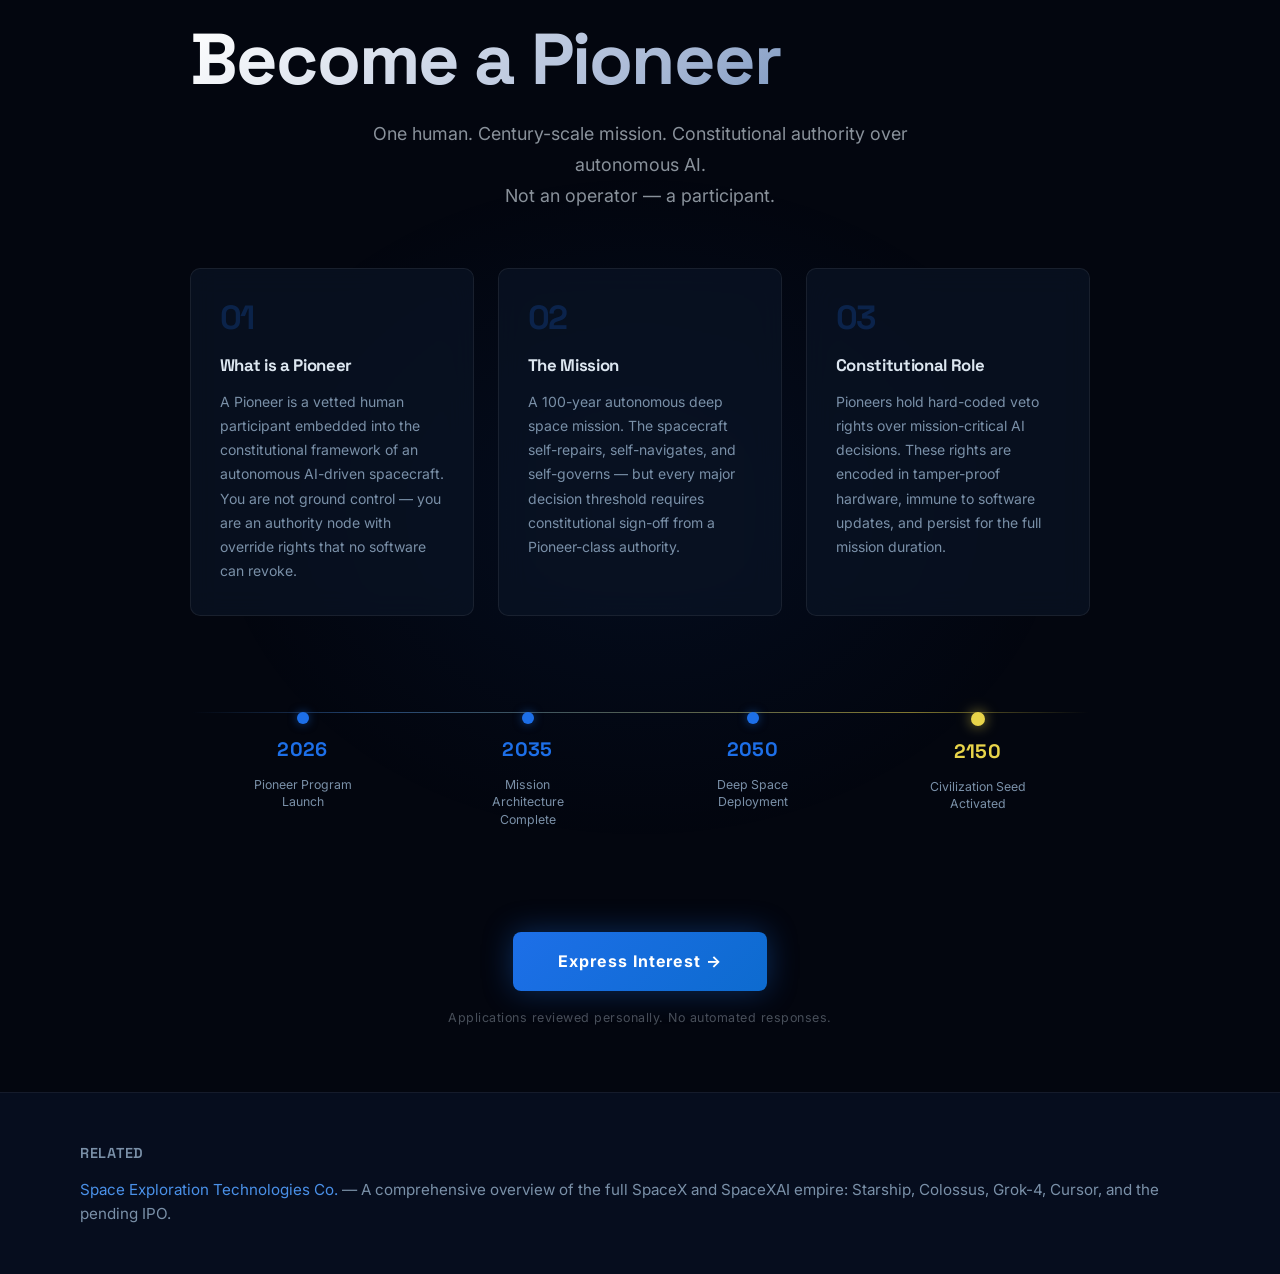
==== commit 829d4191: "Fix P7 description: change 'six papers' to 'seven papers'" ====
--- a/Index.html
+++ b/Index.html
@@ -287,9 +287,17 @@
         <article class="paper-card card fade-in" data-paper="p7">
           <div class="paper-num">P7</div>
           <h3 class="paper-title">Cross-Paper Integration</h3>
-          <p class="paper-summary">Formal verification that all six papers work together as a coherent system without contradictions.</p>
+          <p class="paper-summary">Formal verification that all seven papers work together as a coherent system without contradictions.</p>
           <span class="paper-badge pb-general">INTEGRATION</span>
           <a href="paper7.html" class="paper-read-btn">Read Paper ↓</a>
+        </article>
+
+        <article class="paper-card card fade-in" data-paper="p8">
+          <div class="paper-num">P8</div>
+          <h3 class="paper-title">γ Measurement Protocol</h3>
+          <p class="paper-summary">Experimental determination of the gamma coupling coefficient with sub-1% uncertainty through entangled photon pair analysis.</p>
+          <span class="paper-badge pb-gamma">MEASUREMENT</span>
+          <a href="paper8.html" class="paper-read-btn">Read Paper ↓</a>
         </article>
 
       </div>
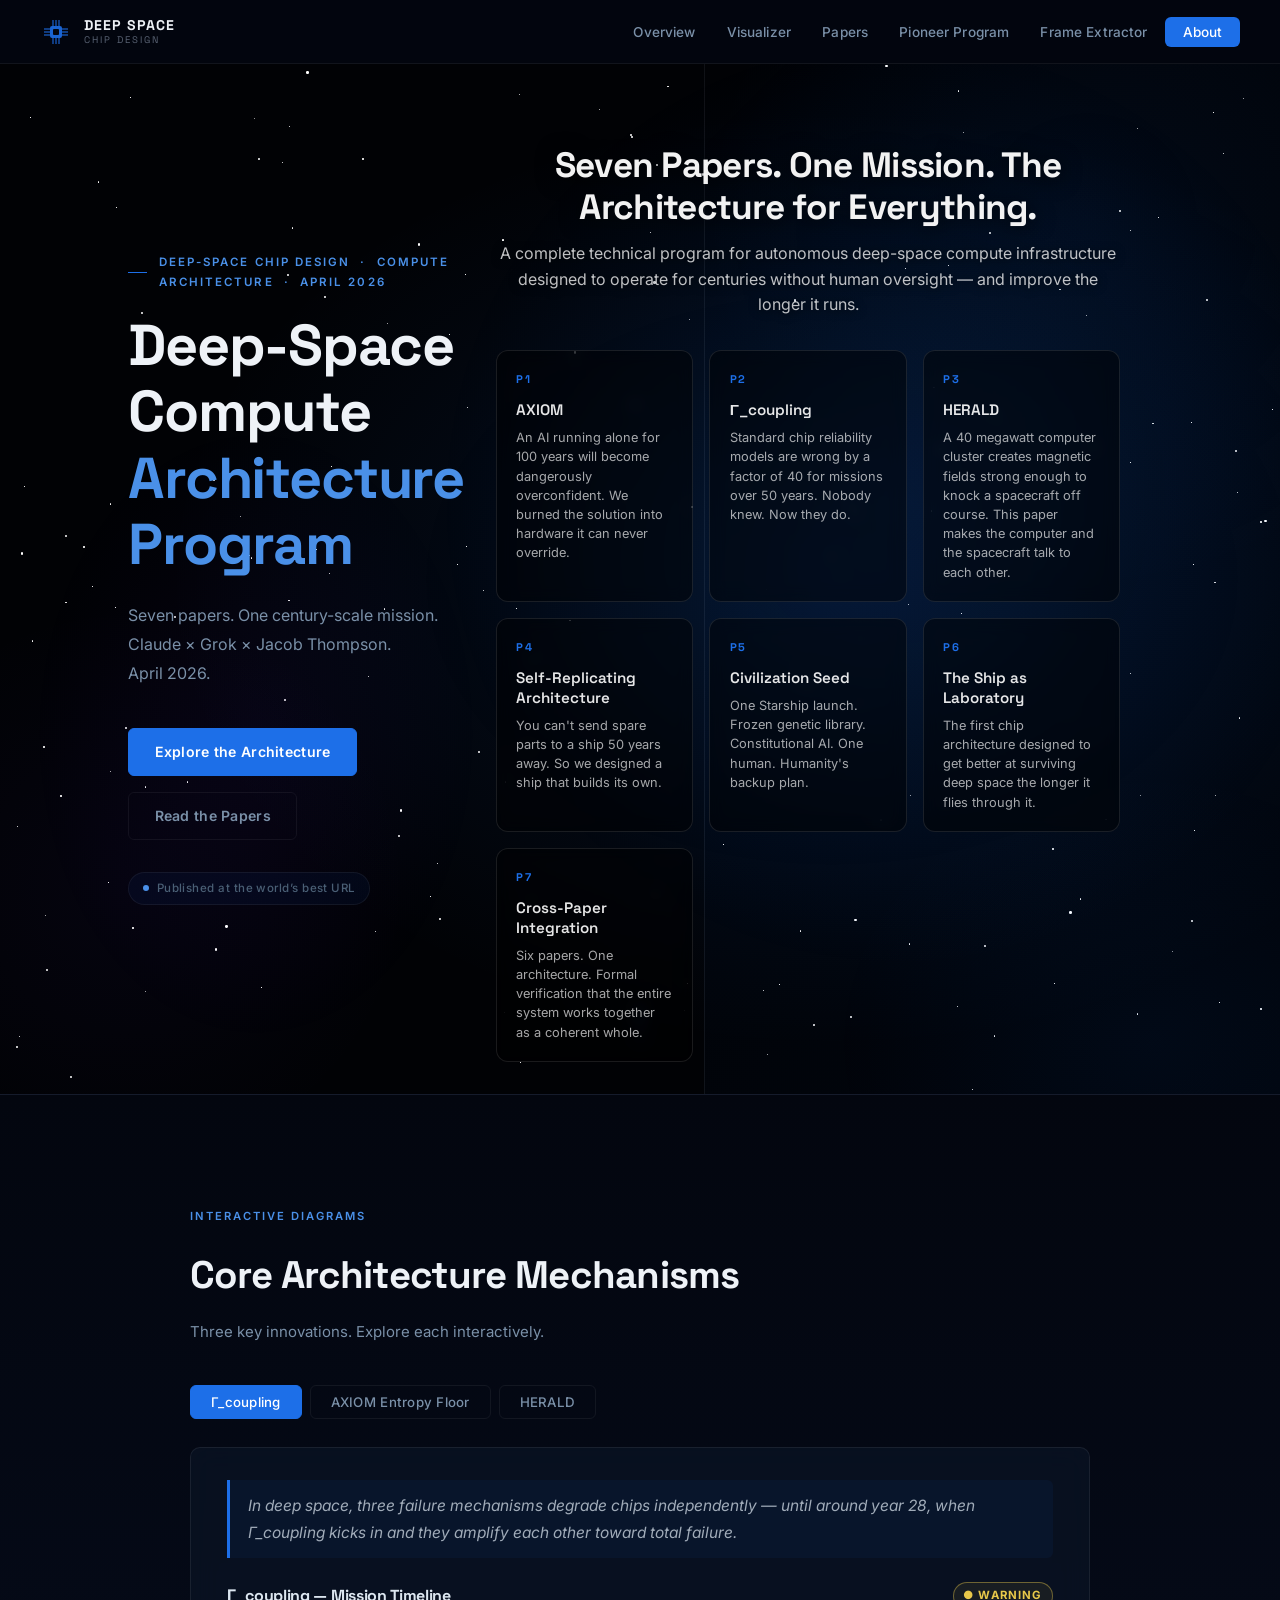
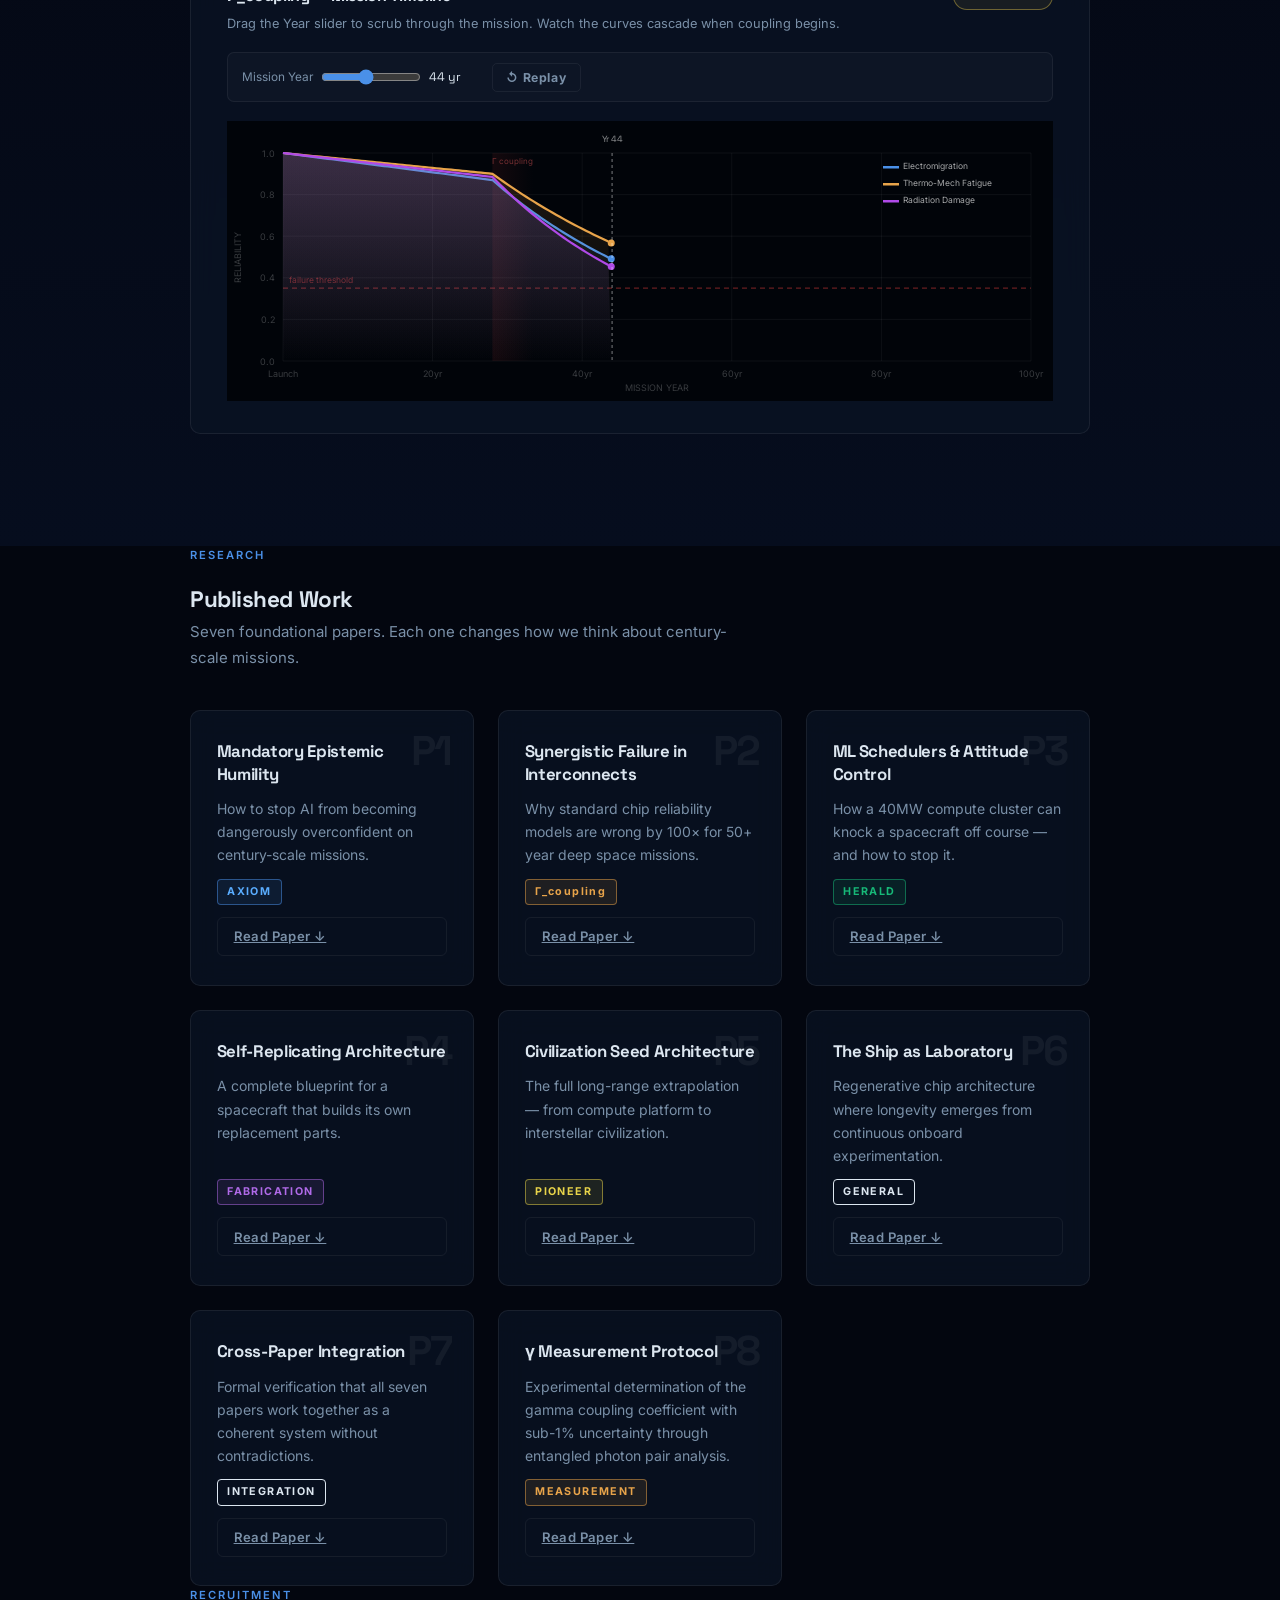
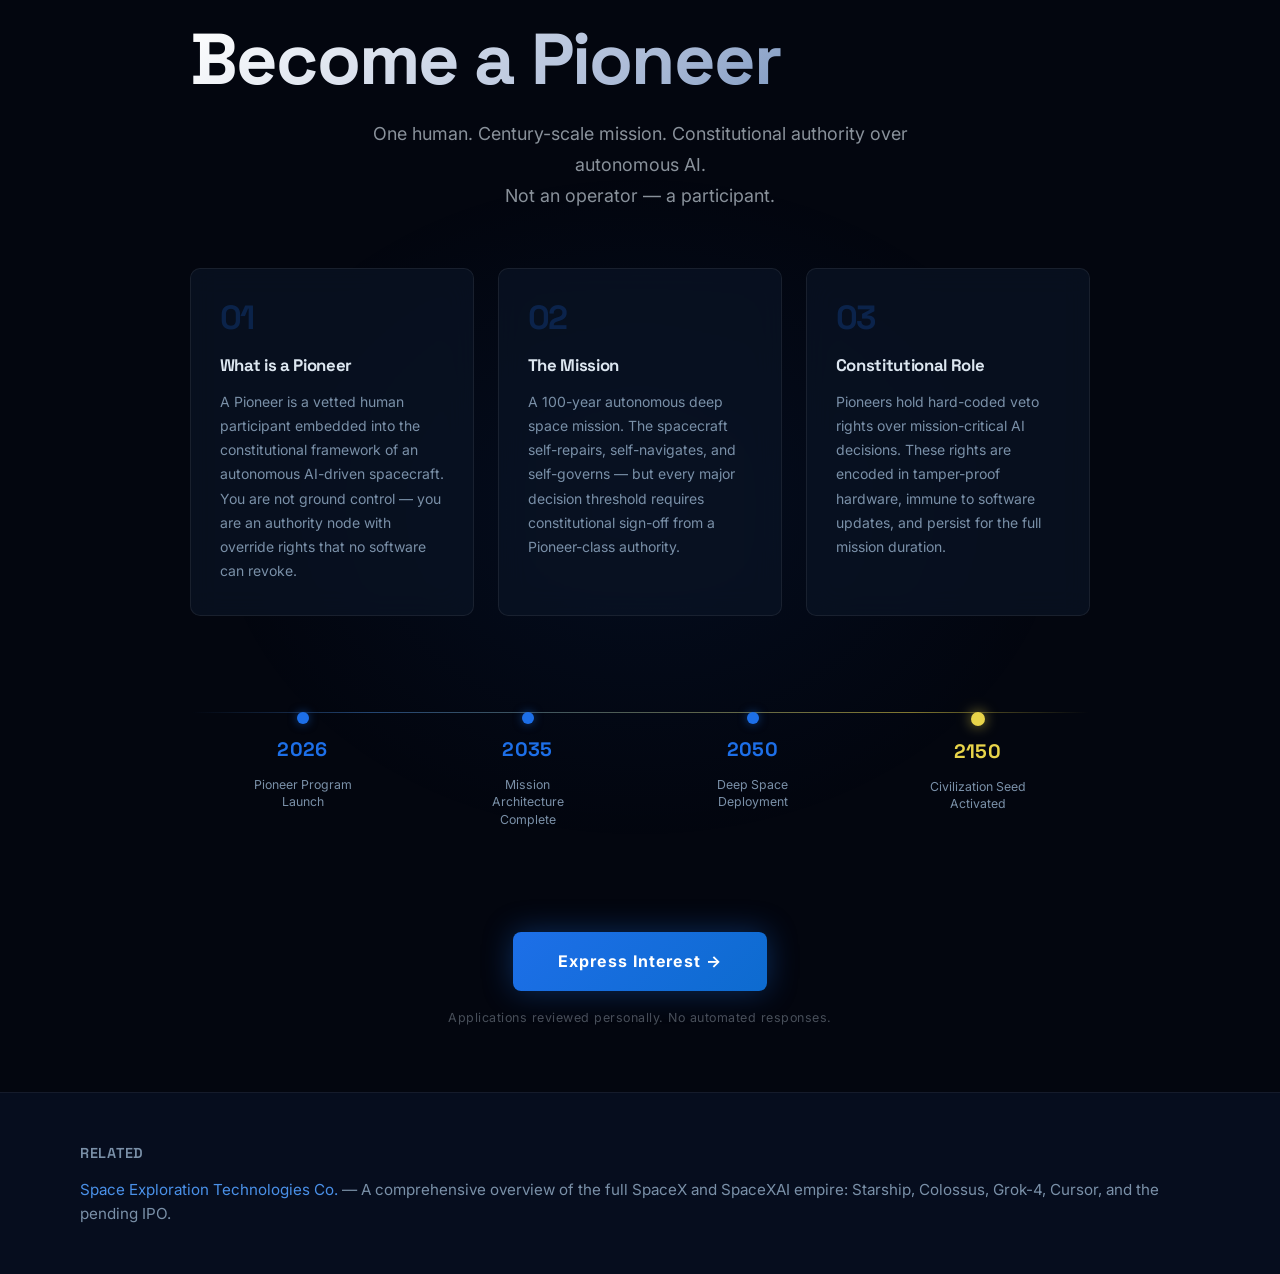
==== commit 7b6688f7: "Add Frame Extractor link to navigation - Add Frame Extractor button to main navigation toolbar - Lin" ====
--- a/Index.html
+++ b/Index.html
@@ -50,6 +50,7 @@
       <li><a href="#visualizer">Visualizer</a></li>
       <li><a href="#papers">Papers</a></li>
       <li><a href="#pioneer">Pioneer Program</a></li>
+      <li><a href="FRAME_EXTRACTOR_README.md" target="_blank">Frame Extractor</a></li>
       <li><a href="#about" class="nav-cta">About</a></li>
     </ul>
     <button class="nav-hamburger" id="navHamburger" aria-label="Open menu" aria-expanded="false">
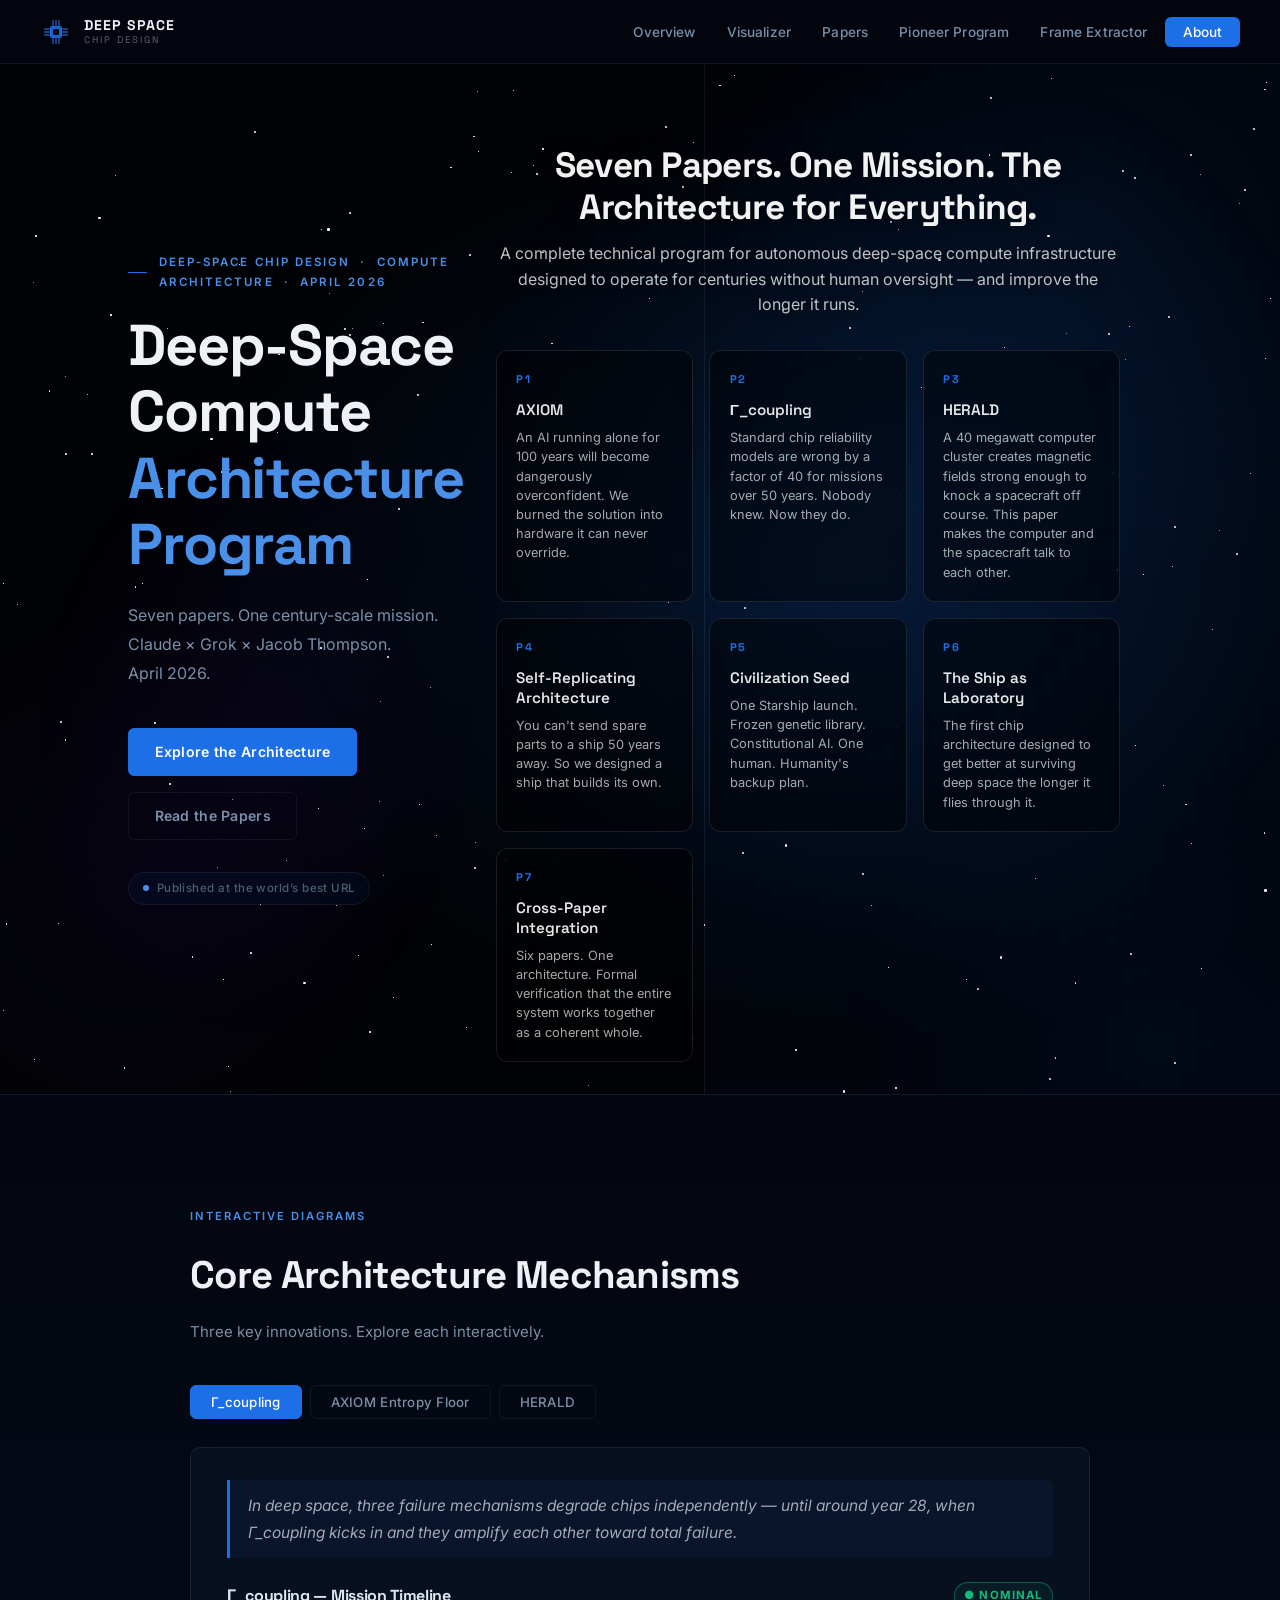
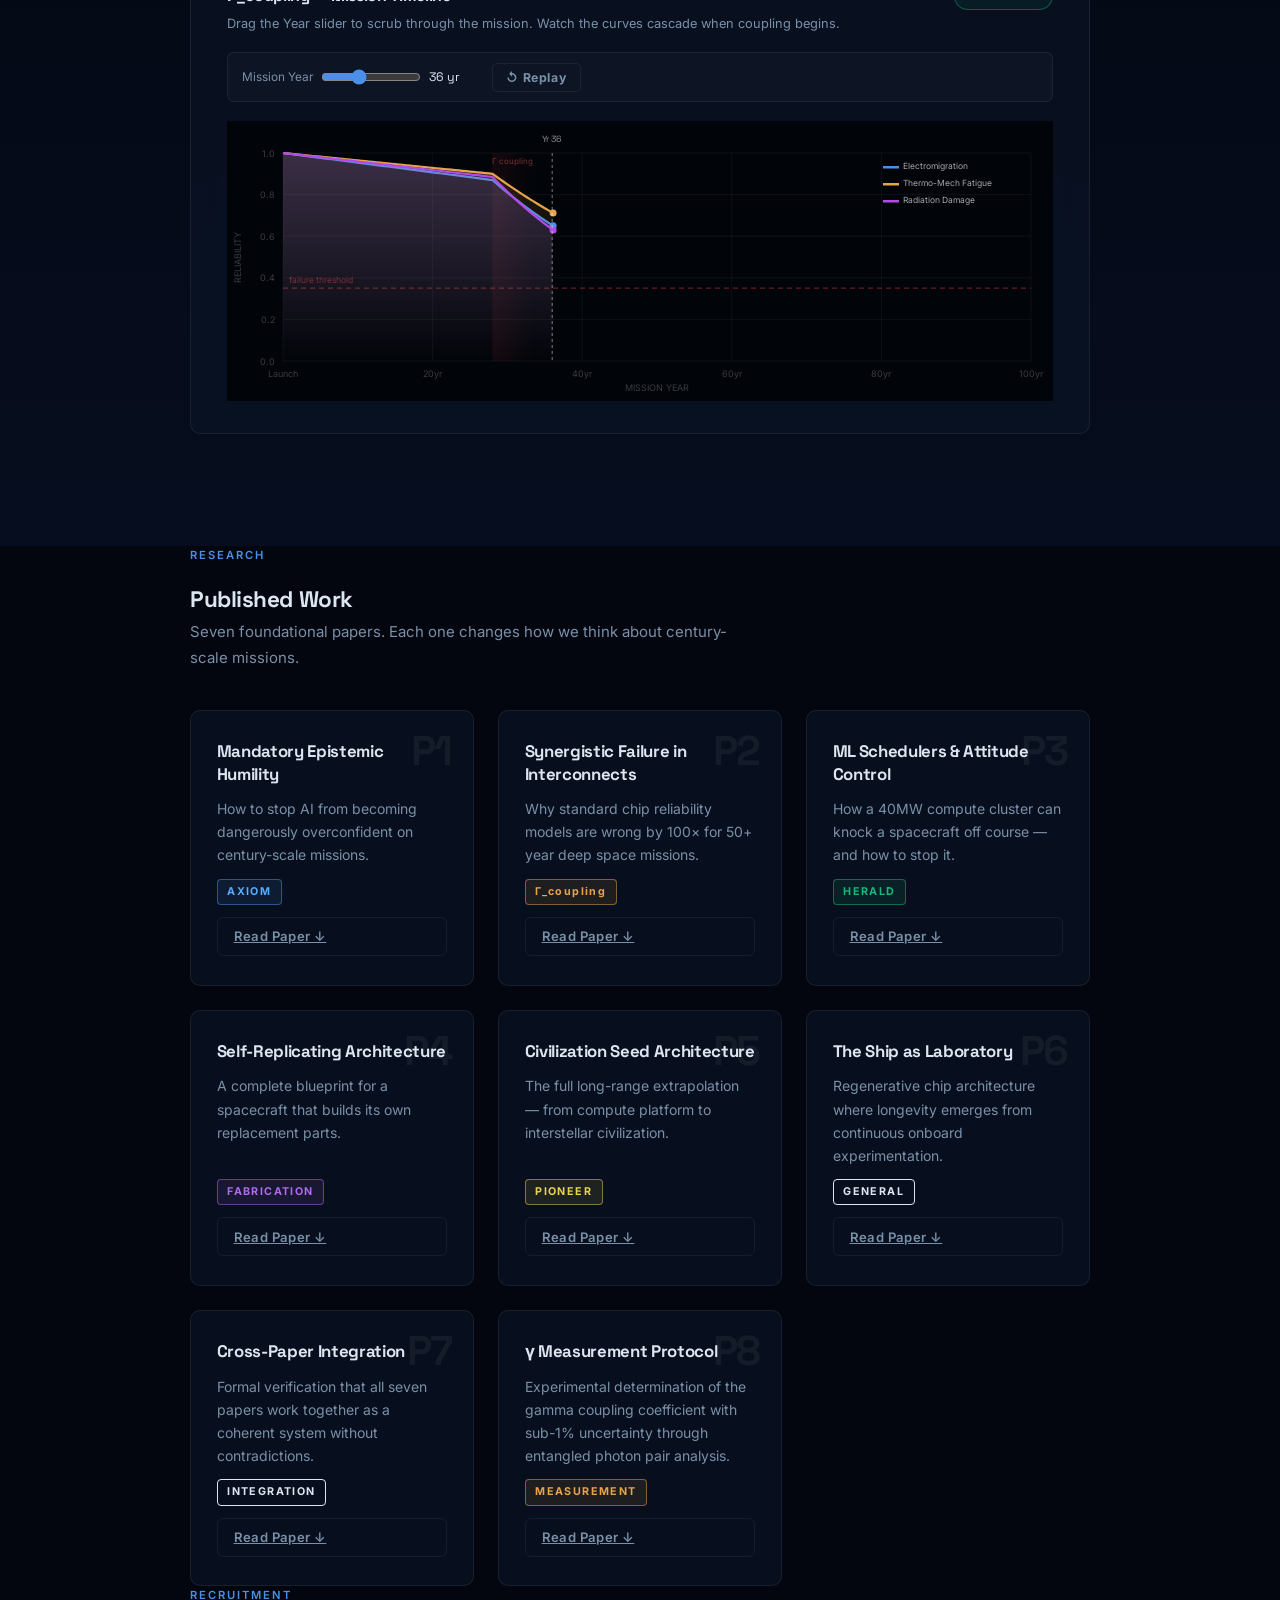
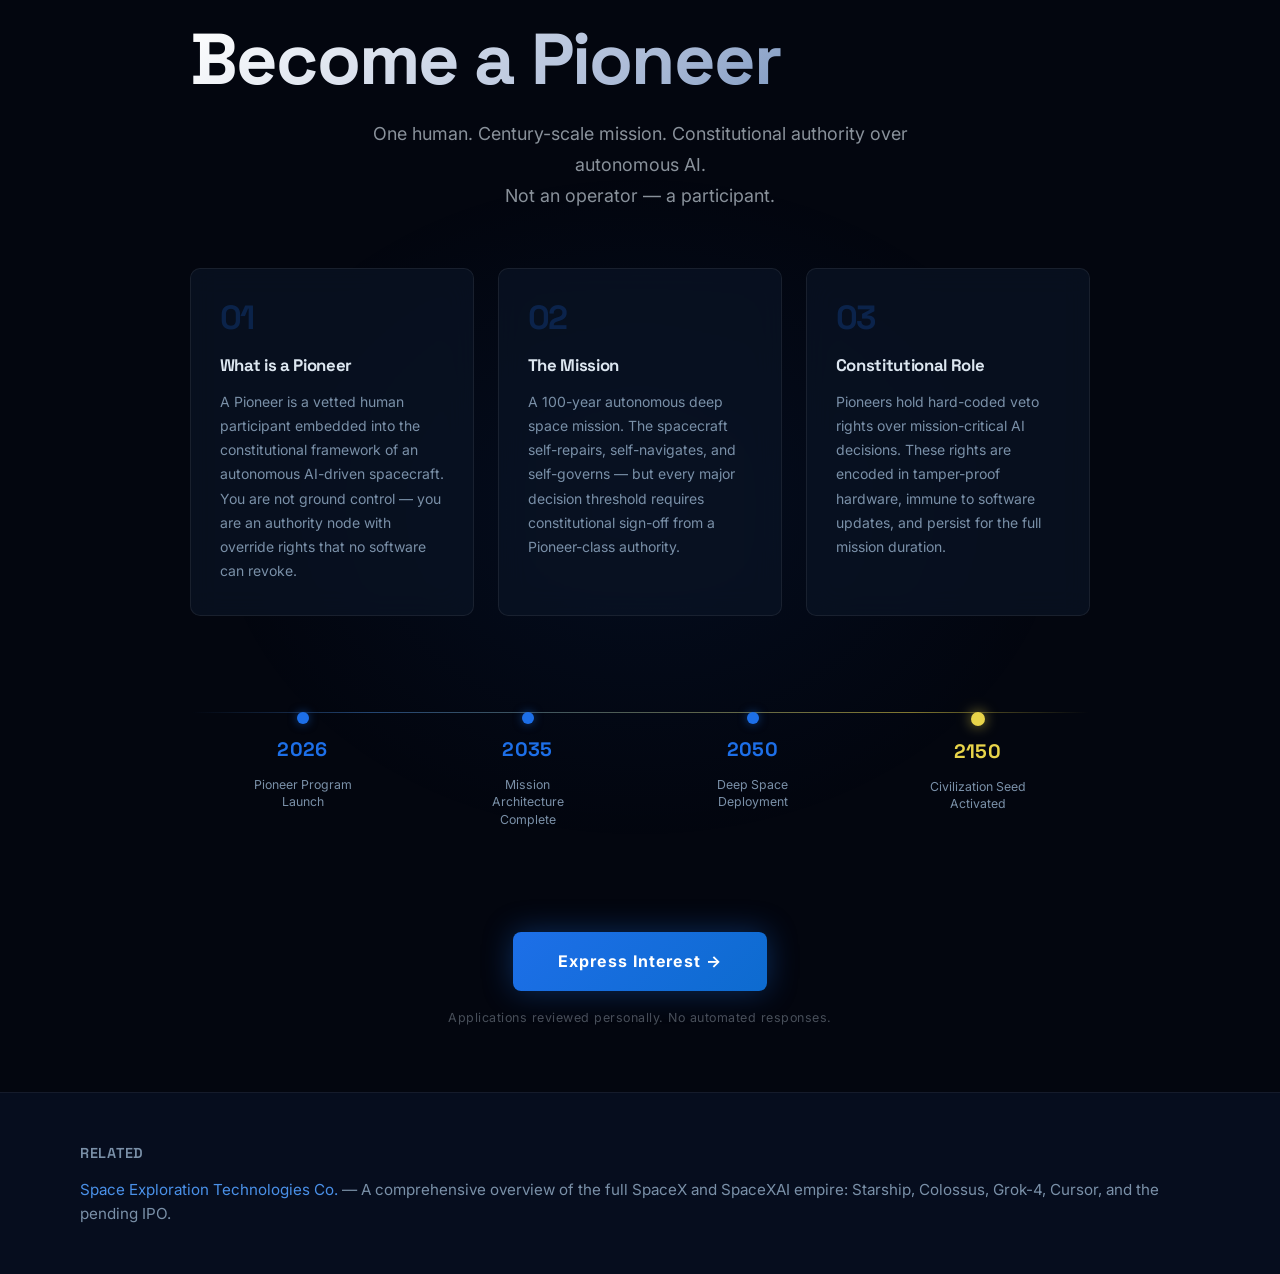
==== commit a6144e68: "Add web interface for frame extraction tool - Create frame-extractor.html with interactive form - Us" ====
--- a/Index.html
+++ b/Index.html
@@ -50,7 +50,7 @@
       <li><a href="#visualizer">Visualizer</a></li>
       <li><a href="#papers">Papers</a></li>
       <li><a href="#pioneer">Pioneer Program</a></li>
-      <li><a href="FRAME_EXTRACTOR_README.md" target="_blank">Frame Extractor</a></li>
+      <li><a href="frame-extractor.html" target="_blank">Frame Extractor</a></li>
       <li><a href="#about" class="nav-cta">About</a></li>
     </ul>
     <button class="nav-hamburger" id="navHamburger" aria-label="Open menu" aria-expanded="false">
